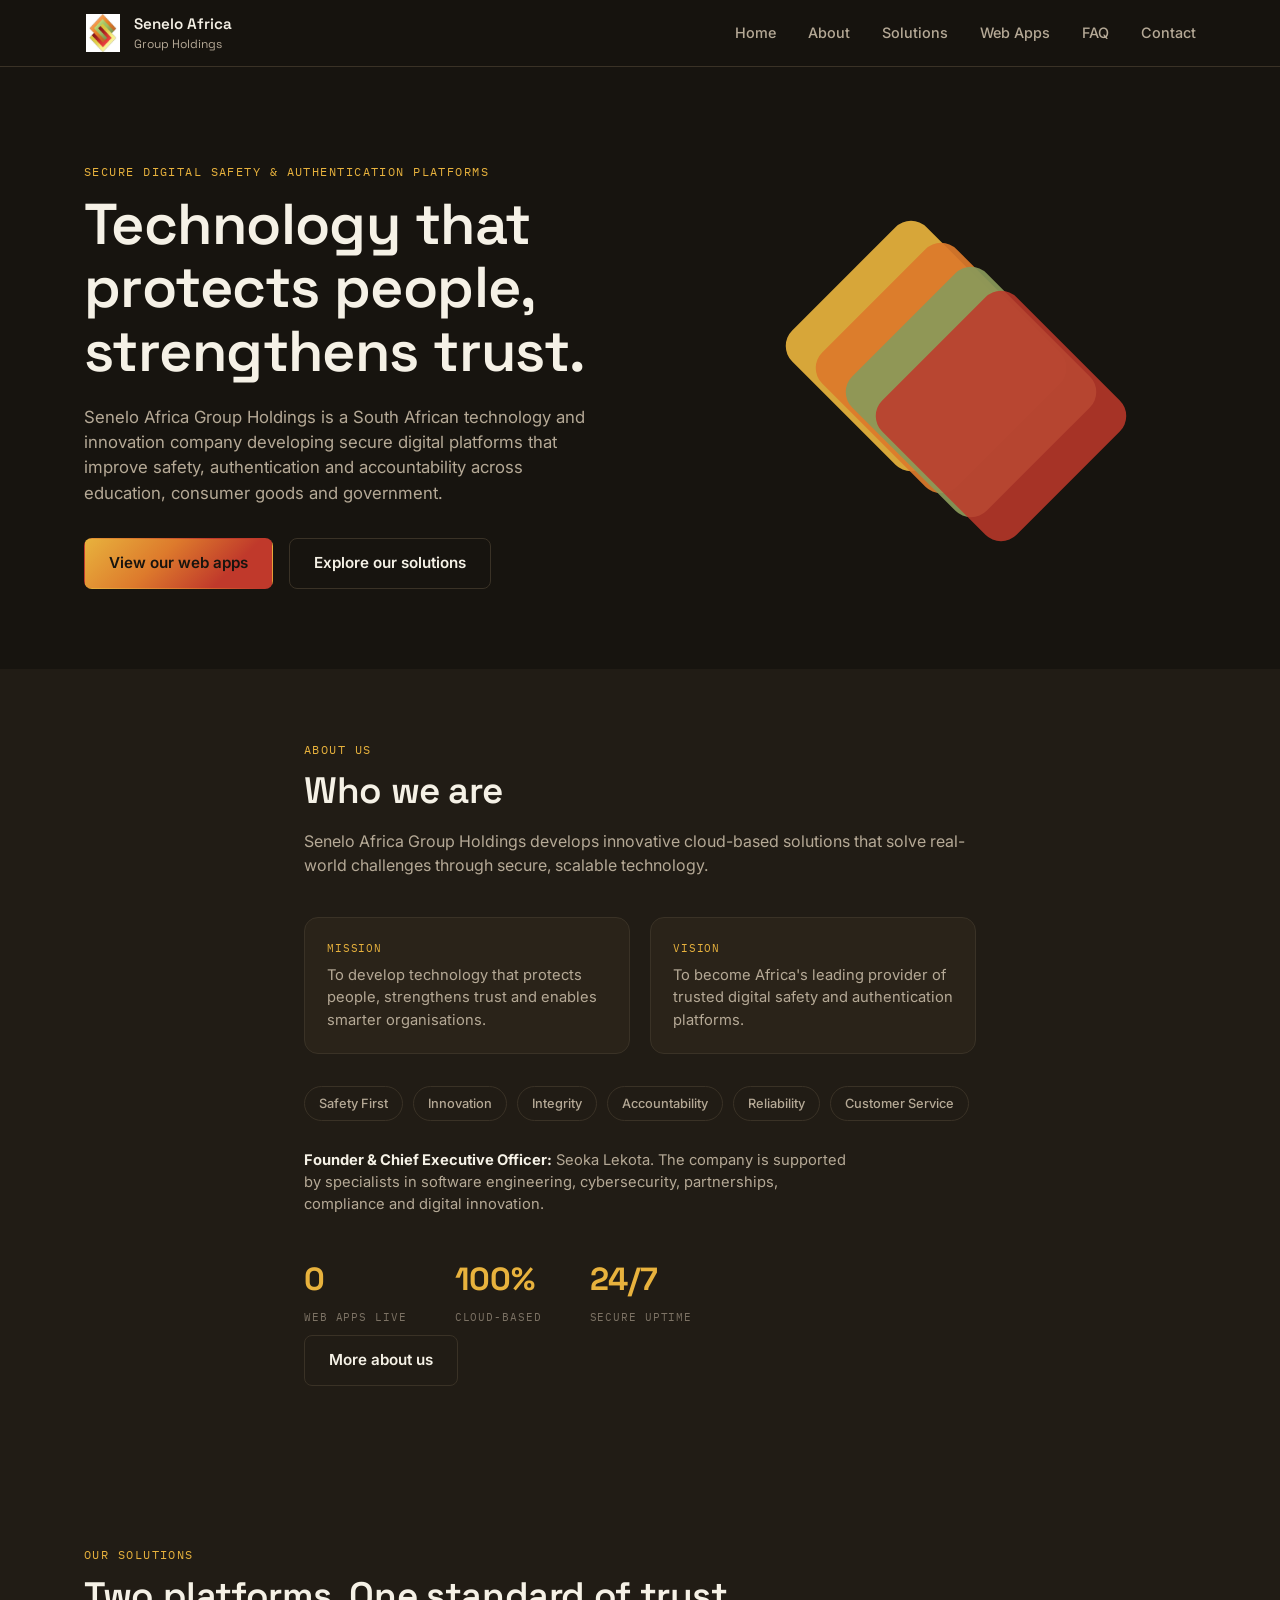
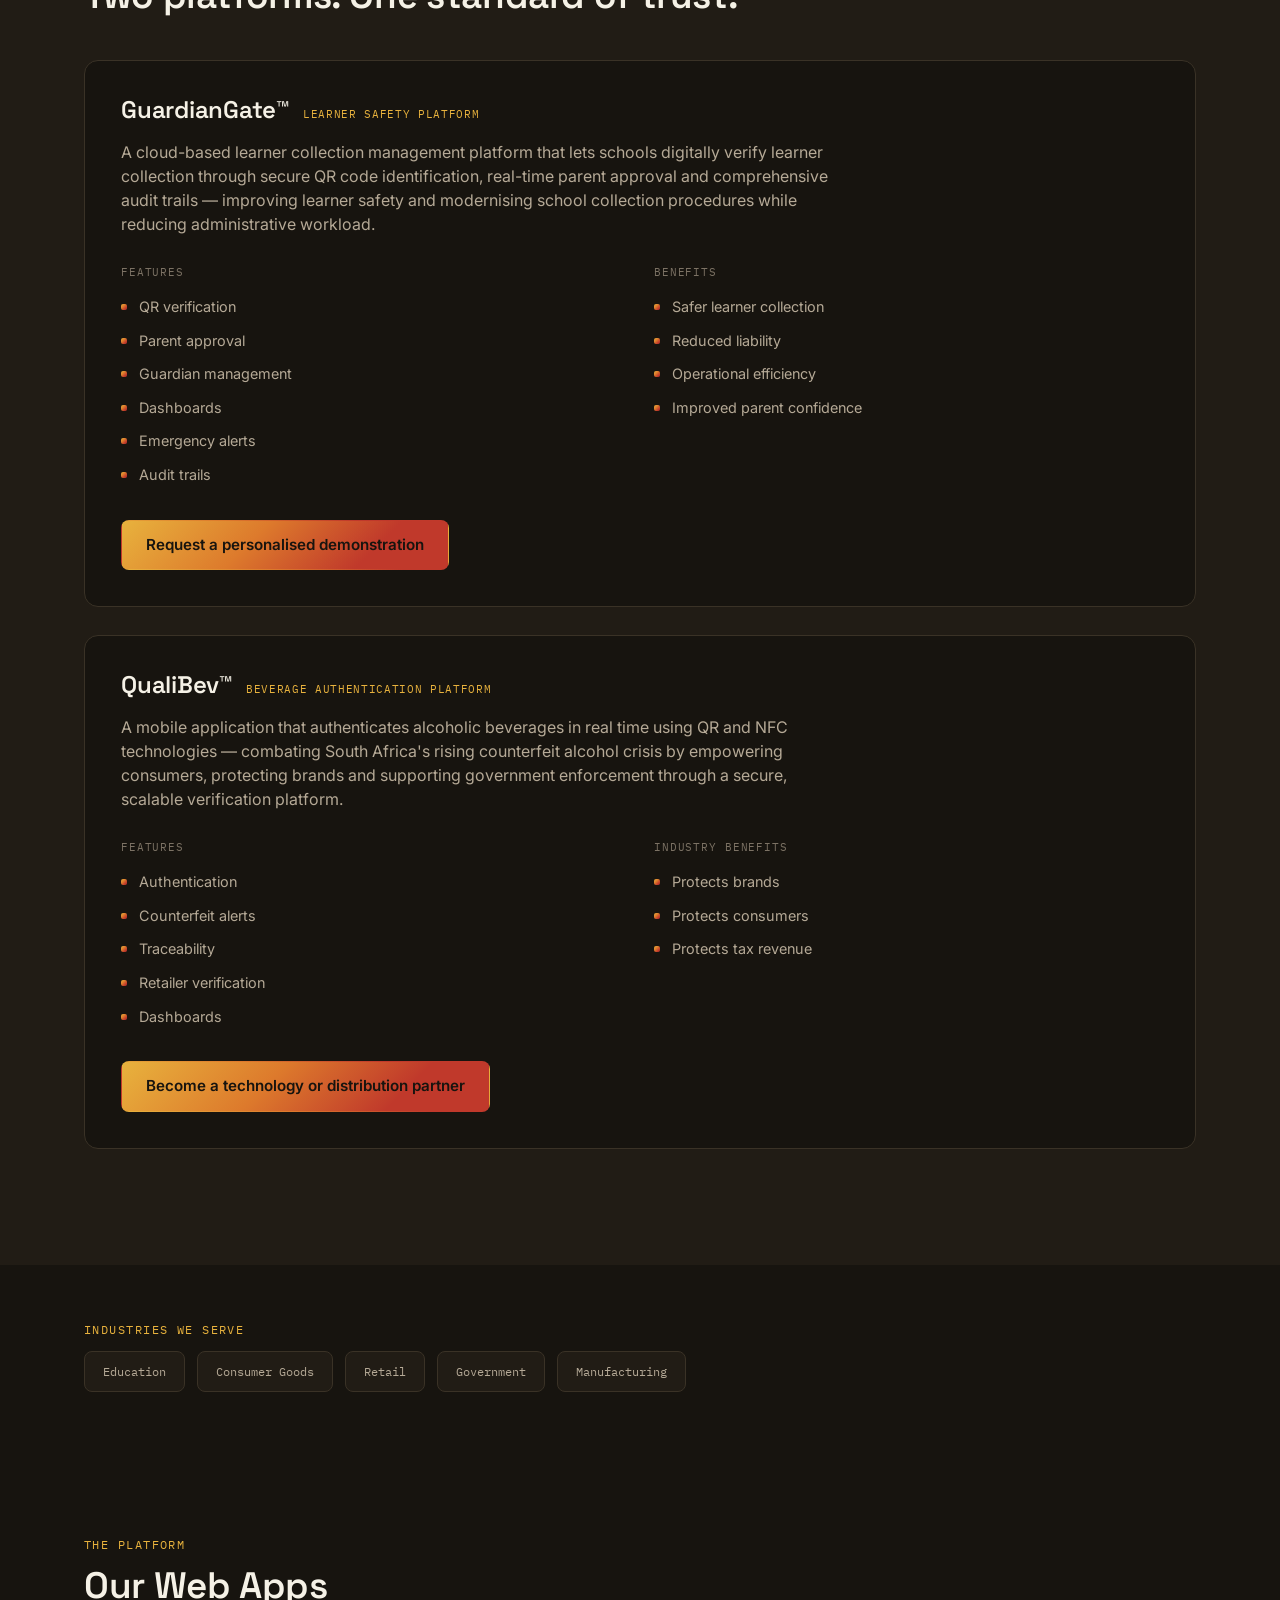
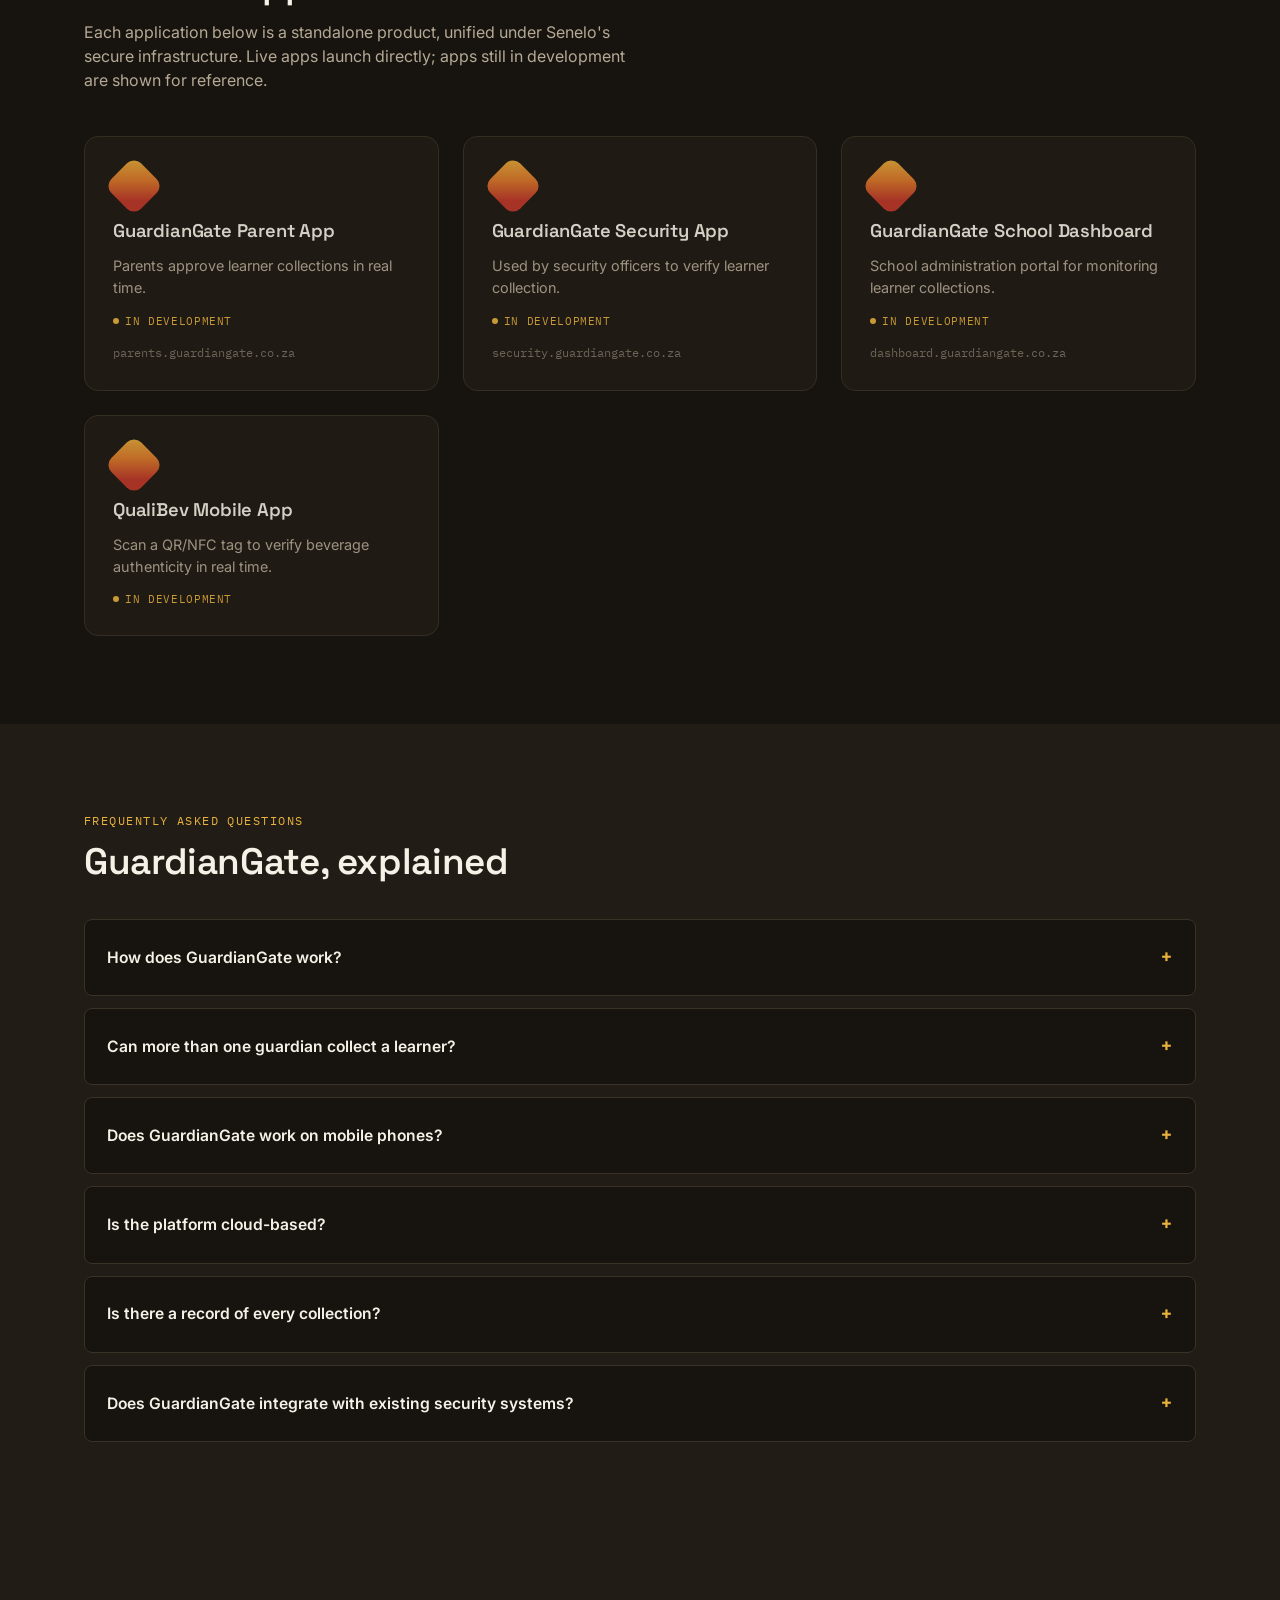
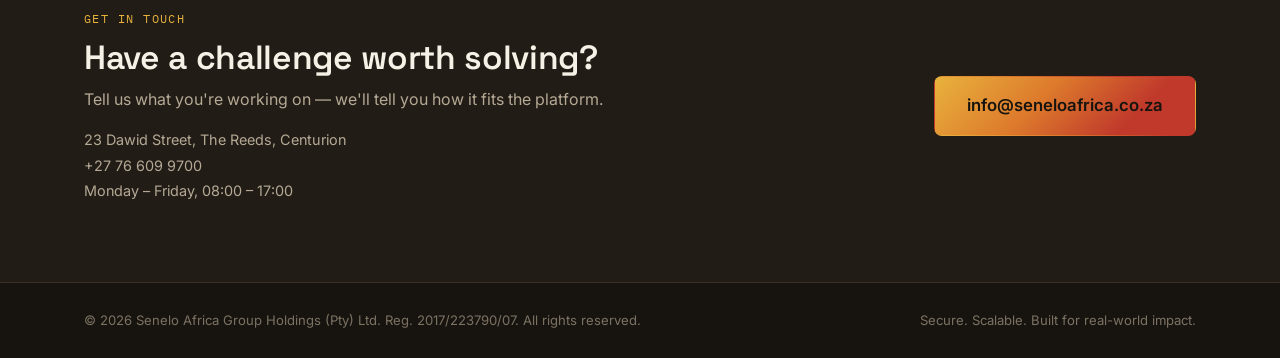
==== files/index.html @ 5daa297b "website" ====
<!DOCTYPE html>
<html lang="en">
<head>
  <meta charset="UTF-8" />
  <meta name="viewport" content="width=device-width, initial-scale=1.0" />
  <title>Senelo Africa Group Holdings — Secure Digital Safety &amp; Authentication Platforms</title>
  <meta name="description" content="Senelo Africa Group Holdings develops innovative cloud-based solutions — including GuardianGate and QualiBev — that solve real-world challenges through secure, scalable technology." />
  <link rel="preconnect" href="https://fonts.googleapis.com">
  <link rel="preconnect" href="https://fonts.gstatic.com" crossorigin>
  <link href="https://fonts.googleapis.com/css2?family=Space+Grotesk:wght@400;500;600;700&family=Inter:wght@400;500;600&family=IBM+Plex+Mono:wght@500&display=swap" rel="stylesheet">
  <link rel="stylesheet" href="css/style.css" />
</head>
<body>

  <!-- ===== HEADER ===== -->
  <header class="site-header">
    <div class="container header-inner">
      <a href="#home" class="brand">
        <img src="assets/logo.png" alt="Senelo Africa Group Holdings" class="brand-mark" />
        <span class="brand-name">Senelo Africa<br><span class="brand-sub">Group Holdings</span></span>
      </a>

      <nav class="site-nav" id="siteNav">
        <a href="#home">Home</a>
        <a href="#about">About</a>
        <a href="#solutions">Solutions</a>
        <a href="#apps">Web Apps</a>
        <a href="#faq">FAQ</a>
        <a href="#contact">Contact</a>
      </nav>

      <button class="nav-toggle" id="navToggle" aria-label="Toggle navigation" aria-expanded="false">
        <span></span><span></span><span></span>
      </button>
    </div>
  </header>

  <!-- ===== HERO ===== -->
  <section class="hero" id="home">
    <div class="container hero-inner">
      <div class="hero-copy">
        <p class="eyebrow">Secure Digital Safety &amp; Authentication Platforms</p>
        <h1>Technology that protects people,<br>strengthens trust.</h1>
        <p class="hero-lede">
          Senelo Africa Group Holdings is a South African technology and
          innovation company developing secure digital platforms that
          improve safety, authentication and accountability across
          education, consumer goods and government.
        </p>
        <div class="hero-actions">
          <a href="#apps" class="btn btn-primary">View our web apps</a>
          <a href="#solutions" class="btn btn-ghost">Explore our solutions</a>
        </div>
      </div>

      <div class="hero-visual" aria-hidden="true">
        <div class="facet-stack">
          <div class="facet facet-1"></div>
          <div class="facet facet-2"></div>
          <div class="facet facet-3"></div>
          <div class="facet facet-4"></div>
        </div>
      </div>
    </div>
  </section>

  <!-- ===== ABOUT ===== -->
  <section class="about" id="about">
    <div class="container about-inner">
      <p class="eyebrow">About Us</p>
      <h2>Who we are</h2>
      <p class="about-text">
        Senelo Africa Group Holdings develops innovative cloud-based
        solutions that solve real-world challenges through secure,
        scalable technology.
      </p>

      <div class="mission-grid">
        <div class="mission-card">
          <span class="mission-label">Mission</span>
          <p>To develop technology that protects people, strengthens trust and enables smarter organisations.</p>
        </div>
        <div class="mission-card">
          <span class="mission-label">Vision</span>
          <p>To become Africa's leading provider of trusted digital safety and authentication platforms.</p>
        </div>
      </div>

      <div class="values-row">
        <span class="value-pill">Safety First</span>
        <span class="value-pill">Innovation</span>
        <span class="value-pill">Integrity</span>
        <span class="value-pill">Accountability</span>
        <span class="value-pill">Reliability</span>
        <span class="value-pill">Customer Service</span>
      </div>

      <p class="leadership-text">
        <strong>Founder &amp; Chief Executive Officer:</strong> Seoka Lekota.
        The company is supported by specialists in software engineering,
        cybersecurity, partnerships, compliance and digital innovation.
      </p>

      <div class="stat-row">
        <div class="stat">
          <span class="stat-value" id="statApps">0</span>
          <span class="stat-label">Web Apps Live</span>
        </div>
        <div class="stat">
          <span class="stat-value">100%</span>
          <span class="stat-label">Cloud-Based</span>
        </div>
        <div class="stat">
          <span class="stat-value">24/7</span>
          <span class="stat-label">Secure Uptime</span>
        </div>
      </div>

      <a href="about.html" class="btn btn-ghost about-more-btn">More about us</a>
    </div>
  </section>

  <!-- ===== SOLUTIONS ===== -->
  <section class="solutions" id="solutions">
    <div class="container">
      <p class="eyebrow">Our Solutions</p>
      <h2>Two platforms. One standard of trust.</h2>

      <div class="solution-card">
        <div class="solution-head">
          <h3>GuardianGate™</h3>
          <span class="solution-tag">Learner Safety Platform</span>
        </div>
        <p class="solution-overview">
          A cloud-based learner collection management platform that lets
          schools digitally verify learner collection through secure QR
          code identification, real-time parent approval and comprehensive
          audit trails — improving learner safety and modernising school
          collection procedures while reducing administrative workload.
        </p>
        <div class="solution-cols">
          <div>
            <span class="solution-col-label">Features</span>
            <ul>
              <li>QR verification</li>
              <li>Parent approval</li>
              <li>Guardian management</li>
              <li>Dashboards</li>
              <li>Emergency alerts</li>
              <li>Audit trails</li>
            </ul>
          </div>
          <div>
            <span class="solution-col-label">Benefits</span>
            <ul>
              <li>Safer learner collection</li>
              <li>Reduced liability</li>
              <li>Operational efficiency</li>
              <li>Improved parent confidence</li>
            </ul>
          </div>
        </div>
        <a href="#contact" class="btn btn-primary">Request a personalised demonstration</a>
      </div>

      <div class="solution-card">
        <div class="solution-head">
          <h3>QualiBev™</h3>
          <span class="solution-tag">Beverage Authentication Platform</span>
        </div>
        <p class="solution-overview">
          A mobile application that authenticates alcoholic beverages in
          real time using QR and NFC technologies — combating South
          Africa's rising counterfeit alcohol crisis by empowering
          consumers, protecting brands and supporting government
          enforcement through a secure, scalable verification platform.
        </p>
        <div class="solution-cols">
          <div>
            <span class="solution-col-label">Features</span>
            <ul>
              <li>Authentication</li>
              <li>Counterfeit alerts</li>
              <li>Traceability</li>
              <li>Retailer verification</li>
              <li>Dashboards</li>
            </ul>
          </div>
          <div>
            <span class="solution-col-label">Industry Benefits</span>
            <ul>
              <li>Protects brands</li>
              <li>Protects consumers</li>
              <li>Protects tax revenue</li>
            </ul>
          </div>
        </div>
        <a href="#contact" class="btn btn-primary">Become a technology or distribution partner</a>
      </div>
    </div>
  </section>

  <!-- ===== INDUSTRIES ===== -->
  <section class="industries">
    <div class="container">
      <p class="eyebrow">Industries We Serve</p>
      <div class="industry-row">
        <span class="industry-pill">Education</span>
        <span class="industry-pill">Consumer Goods</span>
        <span class="industry-pill">Retail</span>
        <span class="industry-pill">Government</span>
        <span class="industry-pill">Manufacturing</span>
      </div>
    </div>
  </section>

  <!-- ===== WEB APPS ===== -->
  <section class="apps" id="apps">
    <div class="container">
      <p class="eyebrow">The Platform</p>
      <h2>Our Web Apps</h2>
      <p class="apps-lede">Each application below is a standalone product, unified under Senelo's secure infrastructure. Live apps launch directly; apps still in development are shown for reference.</p>

      <div class="app-grid" id="appGrid">
        <!-- App cards are injected by js/main.js from the apps data array -->
      </div>
    </div>
  </section>

  <!-- ===== FAQ ===== -->
  <section class="faq" id="faq">
    <div class="container">
      <p class="eyebrow">Frequently Asked Questions</p>
      <h2>GuardianGate, explained</h2>

      <div class="faq-list">
        <details class="faq-item">
          <summary>How does GuardianGate work?</summary>
          <p>Parents register authorised collectors. Security scans the learner QR code. The parent receives an approval request and approves or declines it. The learner is released, and a digital audit trail is automatically stored.</p>
        </details>
        <details class="faq-item">
          <summary>Can more than one guardian collect a learner?</summary>
          <p>Yes — parents can manage multiple authorised collectors.</p>
        </details>
        <details class="faq-item">
          <summary>Does GuardianGate work on mobile phones?</summary>
          <p>Yes — parents receive notifications and approve collections directly from their smartphones.</p>
        </details>
        <details class="faq-item">
          <summary>Is the platform cloud-based?</summary>
          <p>Yes — GuardianGate operates securely in the cloud.</p>
        </details>
        <details class="faq-item">
          <summary>Is there a record of every collection?</summary>
          <p>Yes — every collection is permanently recorded with date, time and authorised collector information.</p>
        </details>
        <details class="faq-item">
          <summary>Does GuardianGate integrate with existing security systems?</summary>
          <p>Yes — it complements access control, facial recognition, CCTV and visitor management systems.</p>
        </details>
      </div>
    </div>
  </section>

  <!-- ===== CONTACT ===== -->
  <section class="contact" id="contact">
    <div class="container contact-inner">
      <div>
        <p class="eyebrow">Get in Touch</p>
        <h2>Have a challenge worth solving?</h2>
        <p class="contact-text">Tell us what you're working on — we'll tell you how it fits the platform.</p>
        <div class="contact-details">
          <p>23 Dawid Street, The Reeds, Centurion</p>
          <p>+27 76 609 9700</p>
          <p>Monday – Friday, 08:00 – 17:00</p>
        </div>
      </div>
      <a href="mailto:info@seneloafrica.co.za" class="btn btn-primary btn-large">info@seneloafrica.co.za</a>
    </div>
  </section>

  <!-- ===== FOOTER ===== -->
  <footer class="site-footer">
    <div class="container footer-inner">
      <span>&copy; <span id="year"></span> Senelo Africa Group Holdings (Pty) Ltd. Reg. 2017/223790/07. All rights reserved.</span>
      <span class="footer-tag">Secure. Scalable. Built for real-world impact.</span>
    </div>
  </footer>

  <script src="js/main.js"></script>
</body>
</html>
---- files/css/style.css ----
/* =========================================================
   SENELO AFRICA GROUP HOLDINGS — DESIGN TOKENS
   ========================================================= */
:root {
  /* Color — pulled from the brand mark's layered diamond gradient */
  --color-bg: #17140F;
  --color-surface: #211C15;
  --color-surface-2: #2A2319;
  --color-border: #3A3226;

  --color-orange: #DD7A2C;
  --color-red: #C0392B;
  --color-gold: #E8B23D;
  --color-olive: #8A9A5B;

  --color-text: #F5F1E6;
  --color-text-muted: #B5A996;
  --color-text-dim: #7C7264;

  --gradient-facet: linear-gradient(135deg, var(--color-gold), var(--color-orange) 40%, var(--color-red) 75%);

  /* Type */
  --font-display: 'Space Grotesk', sans-serif;
  --font-body: 'Inter', sans-serif;
  --font-mono: 'IBM Plex Mono', monospace;

  /* Layout */
  --max-width: 1160px;
  --radius: 14px;
  --radius-sm: 8px;
}

/* =========================================================
   RESET & BASE
   ========================================================= */
* { box-sizing: border-box; margin: 0; padding: 0; }

html { scroll-behavior: smooth; }

@media (prefers-reduced-motion: reduce) {
  html { scroll-behavior: auto; }
  *, *::before, *::after { animation-duration: 0.01ms !important; animation-iteration-count: 1 !important; transition-duration: 0.01ms !important; }
}

body {
  font-family: var(--font-body);
  background: var(--color-bg);
  color: var(--color-text);
  line-height: 1.5;
  -webkit-font-smoothing: antialiased;
}

img { max-width: 100%; display: block; }

a { color: inherit; text-decoration: none; }

h1, h2, h3 {
  font-family: var(--font-display);
  font-weight: 600;
  line-height: 1.1;
  letter-spacing: -0.01em;
}

.container {
  max-width: var(--max-width);
  margin: 0 auto;
  padding: 0 24px;
}

.eyebrow {
  font-family: var(--font-mono);
  font-size: 0.75rem;
  letter-spacing: 0.12em;
  text-transform: uppercase;
  color: var(--color-gold);
  margin-bottom: 12px;
}

a:focus-visible,
button:focus-visible {
  outline: 2px solid var(--color-gold);
  outline-offset: 3px;
}

/* =========================================================
   BUTTONS
   ========================================================= */
.btn {
  display: inline-flex;
  align-items: center;
  gap: 8px;
  padding: 13px 24px;
  border-radius: var(--radius-sm);
  font-weight: 600;
  font-size: 0.95rem;
  border: 1px solid transparent;
  cursor: pointer;
  transition: transform 0.15s ease, background 0.2s ease, border-color 0.2s ease;
}

.btn:hover { transform: translateY(-2px); }

.btn-primary {
  background: var(--gradient-facet);
  color: #17140F;
}

.btn-ghost {
  border-color: var(--color-border);
  color: var(--color-text);
}
.btn-ghost:hover { border-color: var(--color-gold); }

.btn-large { padding: 16px 32px; font-size: 1.05rem; }

/* =========================================================
   HEADER
   ========================================================= */
.site-header {
  position: sticky;
  top: 0;
  z-index: 50;
  background: rgba(23, 20, 15, 0.88);
  backdrop-filter: blur(10px);
  border-bottom: 1px solid var(--color-border);
}

.header-inner {
  display: flex;
  align-items: center;
  justify-content: space-between;
  padding-top: 14px;
  padding-bottom: 14px;
}

.brand {
  display: flex;
  align-items: center;
  gap: 12px;
}

.brand-mark { width: 38px; height: 38px; object-fit: contain; }

.brand-name {
  font-family: var(--font-display);
  font-size: 0.95rem;
  font-weight: 600;
  line-height: 1.25;
}

.brand-sub {
  font-size: 0.75rem;
  font-weight: 400;
  color: var(--color-text-muted);
}

.site-nav {
  display: flex;
  gap: 32px;
}

.site-nav a {
  font-size: 0.9rem;
  font-weight: 500;
  color: var(--color-text-muted);
  transition: color 0.2s ease;
}

.site-nav a:hover { color: var(--color-gold); }

.nav-toggle {
  display: none;
  flex-direction: column;
  justify-content: center;
  gap: 5px;
  width: 36px;
  height: 36px;
  background: none;
  border: none;
  cursor: pointer;
}

.nav-toggle span {
  width: 100%;
  height: 2px;
  background: var(--color-text);
  border-radius: 2px;
}

/* =========================================================
   HERO
   ========================================================= */
.hero { padding: 96px 0 80px; overflow: hidden; }

.hero-inner {
  display: grid;
  grid-template-columns: 1.1fr 0.9fr;
  align-items: center;
  gap: 48px;
}

.hero h1 {
  font-size: clamp(2.4rem, 4.5vw, 3.6rem);
  margin-bottom: 22px;
}

.hero-lede {
  font-size: 1.05rem;
  color: var(--color-text-muted);
  max-width: 46ch;
  margin-bottom: 32px;
}

.hero-actions { display: flex; gap: 16px; flex-wrap: wrap; }

/* --- Signature element: layered facet stack, echoes the brand mark --- */
.hero-visual {
  display: flex;
  align-items: center;
  justify-content: center;
}

.facet-stack {
  position: relative;
  width: 320px;
  height: 320px;
}

.facet {
  position: absolute;
  inset: 0;
  margin: auto;
  width: 190px;
  height: 190px;
  border-radius: 22px;
  transform: rotate(45deg);
  opacity: 0.92;
  animation: float 7s ease-in-out infinite;
}

.facet-1 { background: var(--color-gold);   transform: translate(-46px, -30px) rotate(45deg); animation-delay: 0s; }
.facet-2 { background: var(--color-orange); transform: translate(-16px, -8px) rotate(45deg);  animation-delay: 0.6s; }
.facet-3 { background: var(--color-olive);  transform: translate(14px, 16px) rotate(45deg);   animation-delay: 1.2s; }
.facet-4 { background: var(--color-red);    transform: translate(44px, 40px) rotate(45deg);   animation-delay: 1.8s; opacity: 0.85; }

@keyframes float {
  0%, 100% { translate: 0 0; }
  50% { translate: 0 -10px; }
}

/* =========================================================
   ABOUT
   ========================================================= */
.about { padding: 72px 0; background: var(--color-surface); }

.about-inner { max-width: 720px; }

.about h2 { font-size: clamp(1.7rem, 3vw, 2.3rem); margin-bottom: 18px; }

.about-text { color: var(--color-text-muted); margin-bottom: 40px; }

.stat-row { display: flex; gap: 48px; flex-wrap: wrap; }

.stat-value {
  display: block;
  font-family: var(--font-display);
  font-size: 2rem;
  font-weight: 700;
  color: var(--color-gold);
}

.stat-label {
  font-family: var(--font-mono);
  font-size: 0.7rem;
  letter-spacing: 0.08em;
  text-transform: uppercase;
  color: var(--color-text-dim);
}

/* =========================================================
   APPS
   ========================================================= */
.apps { padding: 88px 0; }

.apps h2 { font-size: clamp(1.7rem, 3vw, 2.3rem); margin-bottom: 14px; }

.apps-lede { color: var(--color-text-muted); max-width: 56ch; margin-bottom: 44px; }

.app-grid {
  display: grid;
  grid-template-columns: repeat(auto-fill, minmax(280px, 1fr));
  gap: 24px;
}

.app-card {
  background: var(--color-surface);
  border: 1px solid var(--color-border);
  border-radius: var(--radius);
  padding: 28px;
  display: flex;
  flex-direction: column;
  gap: 14px;
  transition: border-color 0.2s ease, transform 0.2s ease;
}

.app-card:hover {
  border-color: var(--color-gold);
  transform: translateY(-3px);
}

.app-icon {
  width: 42px;
  height: 42px;
  border-radius: 10px;
  transform: rotate(45deg);
  background: var(--gradient-facet);
}

.app-icon-wrap { display: flex; align-items: center; justify-content: center; width: 42px; height: 42px; }

.app-card h3 { font-size: 1.15rem; font-weight: 600; }

.app-card p {
  color: var(--color-text-muted);
  font-size: 0.9rem;
  flex-grow: 1;
}

.app-status {
  display: inline-flex;
  align-items: center;
  gap: 6px;
  font-family: var(--font-mono);
  font-size: 0.68rem;
  letter-spacing: 0.06em;
  text-transform: uppercase;
  color: var(--color-olive);
  width: fit-content;
}

.app-status::before {
  content: '';
  width: 6px;
  height: 6px;
  border-radius: 50%;
  background: currentColor;
}

.app-status.status-dev { color: var(--color-gold); }

.app-launch {
  margin-top: 6px;
  font-size: 0.88rem;
  font-weight: 600;
  color: var(--color-gold);
  display: inline-flex;
  align-items: center;
  gap: 6px;
}

.app-launch::after { content: '→'; transition: transform 0.2s ease; }
.app-card:hover .app-launch::after { transform: translateX(4px); }

/* =========================================================
   CONTACT
   ========================================================= */
.contact { padding: 80px 0; background: var(--color-surface); }

.contact-inner {
  display: flex;
  align-items: center;
  justify-content: space-between;
  gap: 32px;
  flex-wrap: wrap;
}

.contact h2 { font-size: clamp(1.6rem, 3vw, 2.1rem); margin-bottom: 10px; }

.contact-text { color: var(--color-text-muted); }

/* =========================================================
   FOOTER
   ========================================================= */
.site-footer { padding: 28px 0; border-top: 1px solid var(--color-border); }

.footer-inner {
  display: flex;
  justify-content: space-between;
  flex-wrap: wrap;
  gap: 12px;
  font-size: 0.82rem;
  color: var(--color-text-dim);
}

/* =========================================================
   RESPONSIVE
   ========================================================= */
@media (max-width: 860px) {
  .hero-inner { grid-template-columns: 1fr; }
  .hero-visual { order: -1; }
  .facet-stack { width: 240px; height: 240px; margin: 0 auto; }

  .site-nav {
    position: absolute;
    top: 100%;
    left: 0;
    right: 0;
    background: var(--color-bg);
    border-bottom: 1px solid var(--color-border);
    flex-direction: column;
    padding: 20px 24px;
    gap: 18px;
    display: none;
  }

  .site-nav.open { display: flex; }

  .nav-toggle { display: flex; }

  .contact-inner { flex-direction: column; align-items: flex-start; }
}

@media (max-width: 520px) {
  .stat-row { gap: 28px; }
  .hero { padding: 64px 0 56px; }
}

/* =========================================================
   ABOUT — mission/vision, values, leadership
   ========================================================= */
.mission-grid {
  display: grid;
  grid-template-columns: 1fr 1fr;
  gap: 20px;
  margin-bottom: 32px;
}

.mission-card {
  background: var(--color-surface-2);
  border: 1px solid var(--color-border);
  border-radius: var(--radius);
  padding: 22px;
}

.mission-label {
  display: block;
  font-family: var(--font-mono);
  font-size: 0.68rem;
  letter-spacing: 0.08em;
  text-transform: uppercase;
  color: var(--color-gold);
  margin-bottom: 8px;
}

.mission-card p { color: var(--color-text-muted); font-size: 0.92rem; }

.values-row {
  display: flex;
  flex-wrap: wrap;
  gap: 10px;
  margin-bottom: 28px;
}

.value-pill {
  font-size: 0.8rem;
  font-weight: 500;
  padding: 7px 14px;
  border-radius: 999px;
  border: 1px solid var(--color-border);
  color: var(--color-text-muted);
}

.leadership-text {
  color: var(--color-text-muted);
  font-size: 0.92rem;
  max-width: 62ch;
  margin-bottom: 40px;
}

.leadership-text strong { color: var(--color-text); }

.about-more-btn { margin-top: 8px; }

/* =========================================================
   SOLUTIONS
   ========================================================= */
.solutions { padding: 88px 0; background: var(--color-surface); }

.solutions h2 { font-size: clamp(1.7rem, 3vw, 2.3rem); margin-bottom: 44px; }

.solution-card {
  background: var(--color-bg);
  border: 1px solid var(--color-border);
  border-radius: var(--radius);
  padding: 36px;
  margin-bottom: 28px;
}

.solution-head {
  display: flex;
  align-items: baseline;
  gap: 14px;
  flex-wrap: wrap;
  margin-bottom: 16px;
}

.solution-head h3 {
  font-size: 1.5rem;
}

.solution-tag {
  font-family: var(--font-mono);
  font-size: 0.7rem;
  letter-spacing: 0.06em;
  text-transform: uppercase;
  color: var(--color-gold);
}

.solution-overview {
  color: var(--color-text-muted);
  max-width: 72ch;
  margin-bottom: 28px;
}

.solution-cols {
  display: grid;
  grid-template-columns: 1fr 1fr;
  gap: 28px;
  margin-bottom: 28px;
}

.solution-col-label {
  display: block;
  font-family: var(--font-mono);
  font-size: 0.68rem;
  letter-spacing: 0.08em;
  text-transform: uppercase;
  color: var(--color-text-dim);
  margin-bottom: 10px;
}

.solution-cols ul { list-style: none; }

.solution-cols li {
  color: var(--color-text-muted);
  font-size: 0.9rem;
  padding: 6px 0;
  padding-left: 18px;
  position: relative;
}

.solution-cols li::before {
  content: '';
  position: absolute;
  left: 0;
  top: 14px;
  width: 6px;
  height: 6px;
  border-radius: 2px;
  background: var(--gradient-facet);
}

/* =========================================================
   INDUSTRIES
   ========================================================= */
.industries { padding: 56px 0; }

.industry-row { display: flex; flex-wrap: wrap; gap: 12px; }

.industry-pill {
  font-family: var(--font-mono);
  font-size: 0.78rem;
  padding: 10px 18px;
  border-radius: var(--radius-sm);
  background: var(--color-surface);
  border: 1px solid var(--color-border);
  color: var(--color-text-muted);
}

/* =========================================================
   APP CARDS — non-clickable "in development" state
   ========================================================= */
.app-card.is-pending {
  cursor: default;
  opacity: 0.85;
}

.app-card.is-pending:hover { transform: none; border-color: var(--color-border); }

.app-subdomain {
  font-family: var(--font-mono);
  font-size: 0.78rem;
  color: var(--color-text-dim);
}

/* =========================================================
   FAQ
   ========================================================= */
.faq { padding: 88px 0; background: var(--color-surface); }

.faq h2 { font-size: clamp(1.7rem, 3vw, 2.3rem); margin-bottom: 36px; }

.faq-list { display: flex; flex-direction: column; gap: 12px; }

.faq-item {
  background: var(--color-bg);
  border: 1px solid var(--color-border);
  border-radius: var(--radius-sm);
  padding: 4px 22px;
}

.faq-item summary {
  cursor: pointer;
  padding: 18px 0;
  font-weight: 600;
  font-size: 0.98rem;
  list-style: none;
  display: flex;
  justify-content: space-between;
  align-items: center;
}

.faq-item summary::-webkit-details-marker { display: none; }

.faq-item summary::after {
  content: '+';
  font-family: var(--font-display);
  font-size: 1.3rem;
  color: var(--color-gold);
  transition: transform 0.2s ease;
}

.faq-item[open] summary::after { transform: rotate(45deg); }

.faq-item p {
  color: var(--color-text-muted);
  font-size: 0.92rem;
  padding-bottom: 20px;
  max-width: 68ch;
}

/* =========================================================
   CONTACT DETAILS
   ========================================================= */
.contact-details {
  margin-top: 18px;
  color: var(--color-text-muted);
  font-size: 0.9rem;
  display: flex;
  flex-direction: column;
  gap: 4px;
}

/* =========================================================
   RESPONSIVE (additions)
   ========================================================= */
@media (max-width: 700px) {
  .mission-grid { grid-template-columns: 1fr; }
  .solution-cols { grid-template-columns: 1fr; gap: 20px; }
}

/* =========================================================
   ABOUT PAGE (about.html)
   ========================================================= */
.nav-active { color: var(--color-gold) !important; }

.page-intro { padding: 80px 0 56px; border-bottom: 1px solid var(--color-border); }

.page-intro h1 {
  font-size: clamp(2rem, 4vw, 2.8rem);
  margin: 14px 0 18px;
}

.page-intro-lede {
  color: var(--color-text-muted);
  max-width: 60ch;
  font-size: 1.02rem;
}

.about-full { padding: 72px 0 96px; }

.about-full-inner { max-width: 760px; }

.about-full-block { margin-bottom: 44px; }

.about-full-block h2 {
  font-size: 1.3rem;
  margin-bottom: 14px;
}

.about-full-block p {
  color: var(--color-text-muted);
  max-width: 65ch;
}

.about-full-block p strong { color: var(--color-text); }

.about-full .mission-grid { margin-bottom: 44px; }

.info-table {
  border: 1px solid var(--color-border);
  border-radius: var(--radius);
  overflow: hidden;
}

.info-row {
  display: flex;
  justify-content: space-between;
  gap: 16px;
  padding: 14px 20px;
  border-bottom: 1px solid var(--color-border);
  flex-wrap: wrap;
}

.info-row:last-child { border-bottom: none; }

.info-label {
  font-family: var(--font-mono);
  font-size: 0.72rem;
  letter-spacing: 0.05em;
  text-transform: uppercase;
  color: var(--color-text-dim);
}

.info-value {
  font-size: 0.92rem;
  color: var(--color-text);
  text-align: right;
}

.info-value a { color: var(--color-gold); }
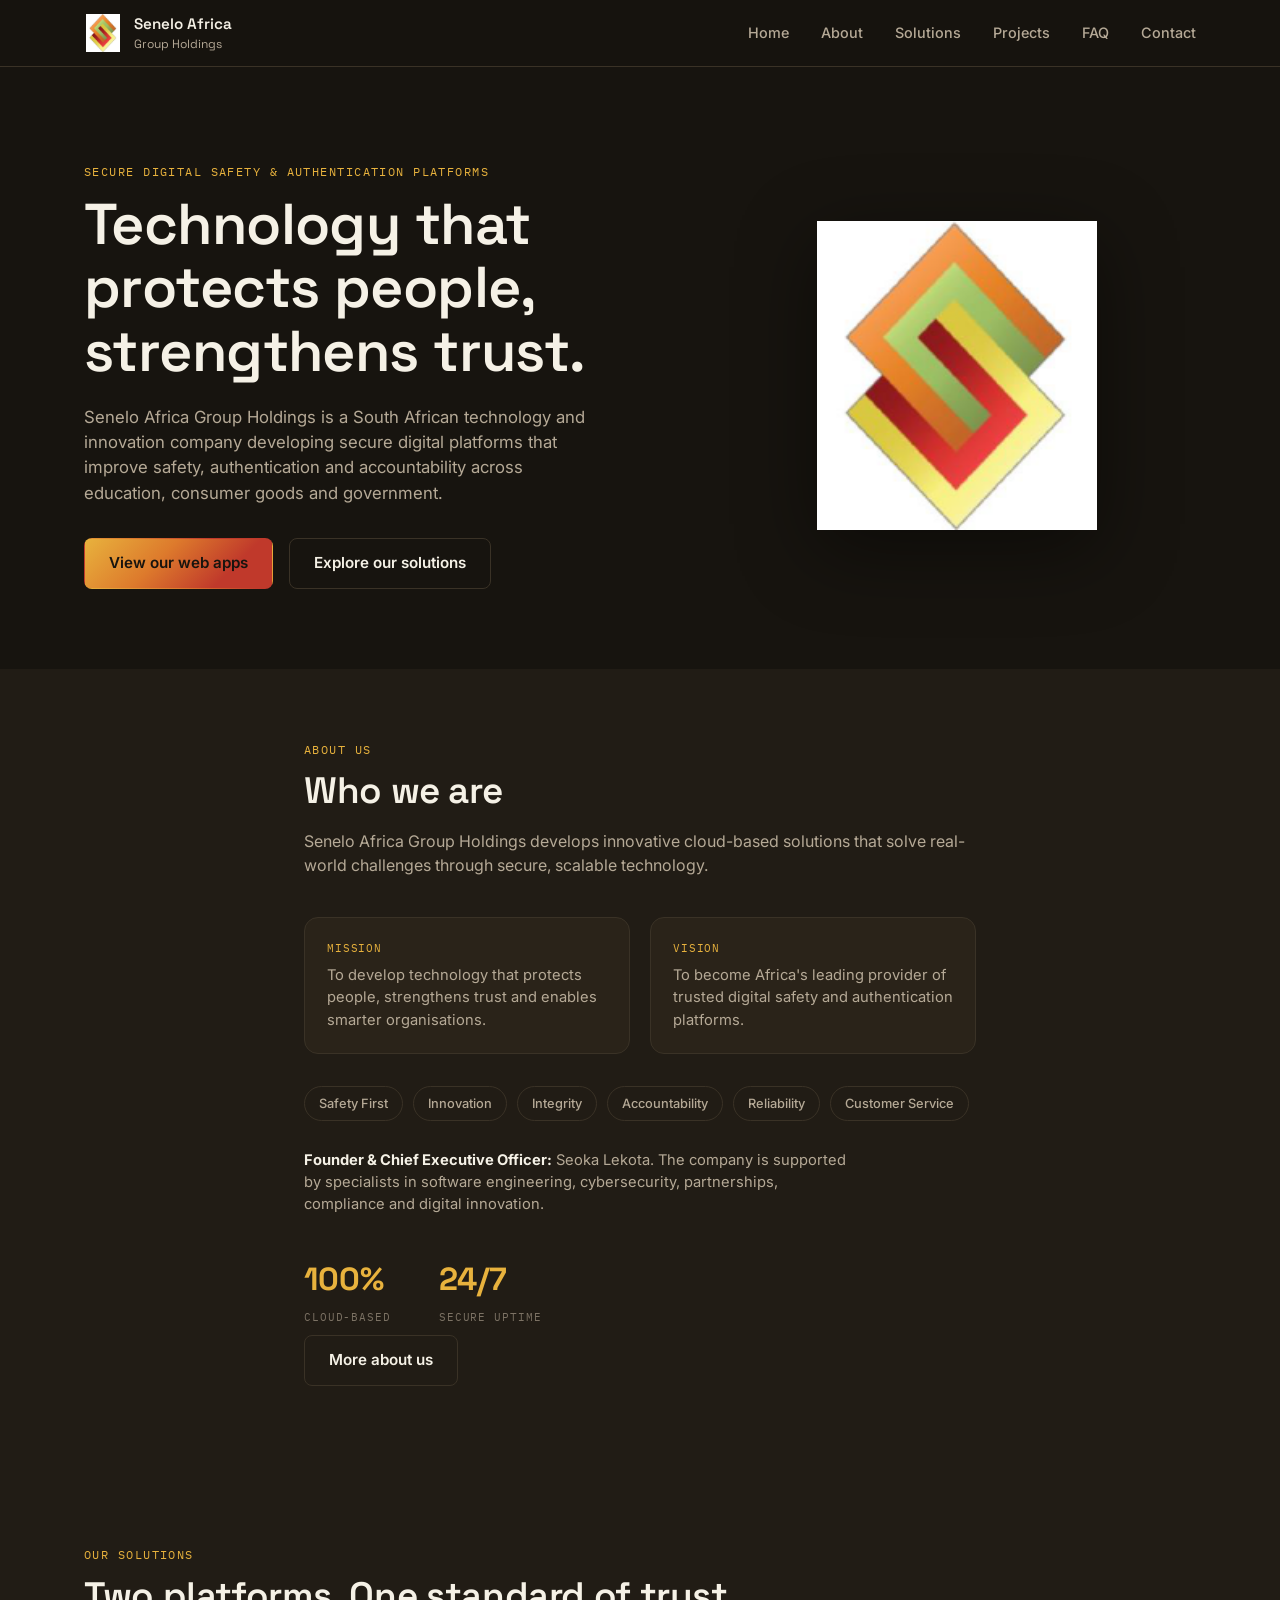
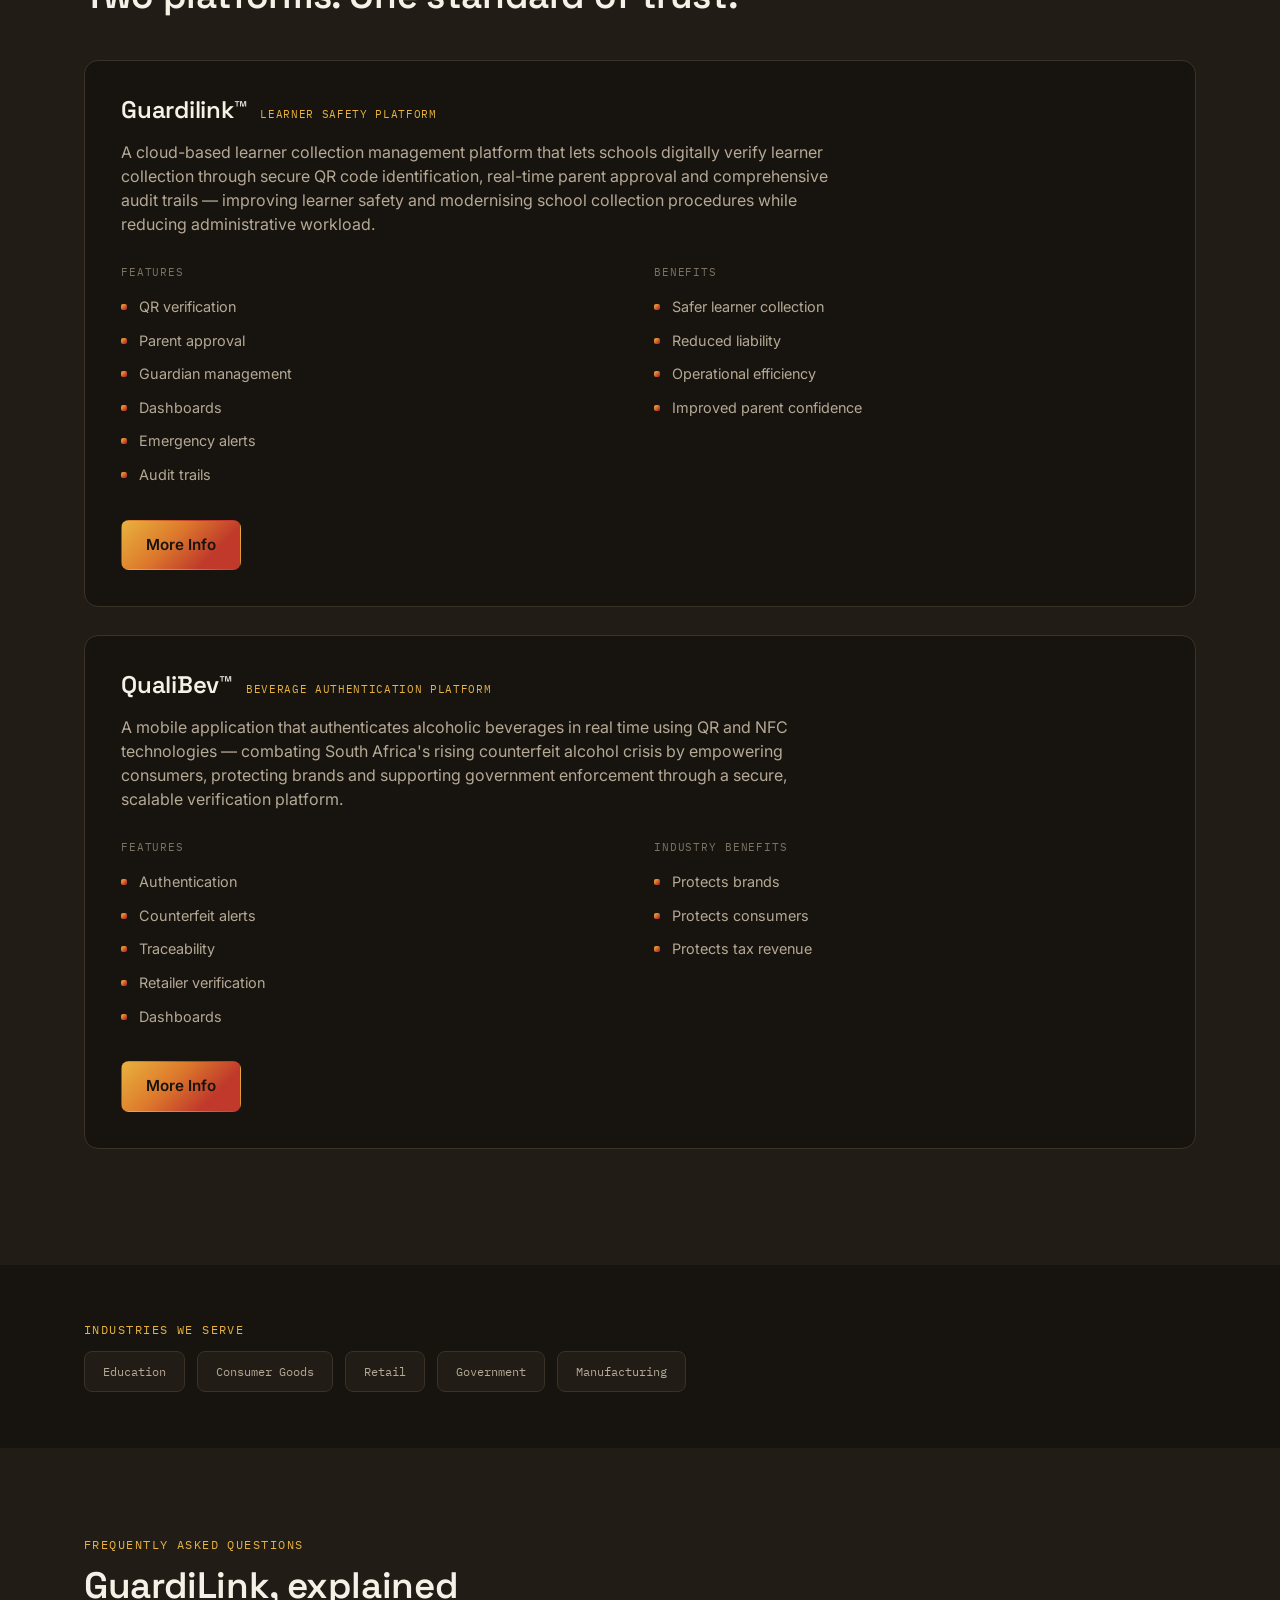
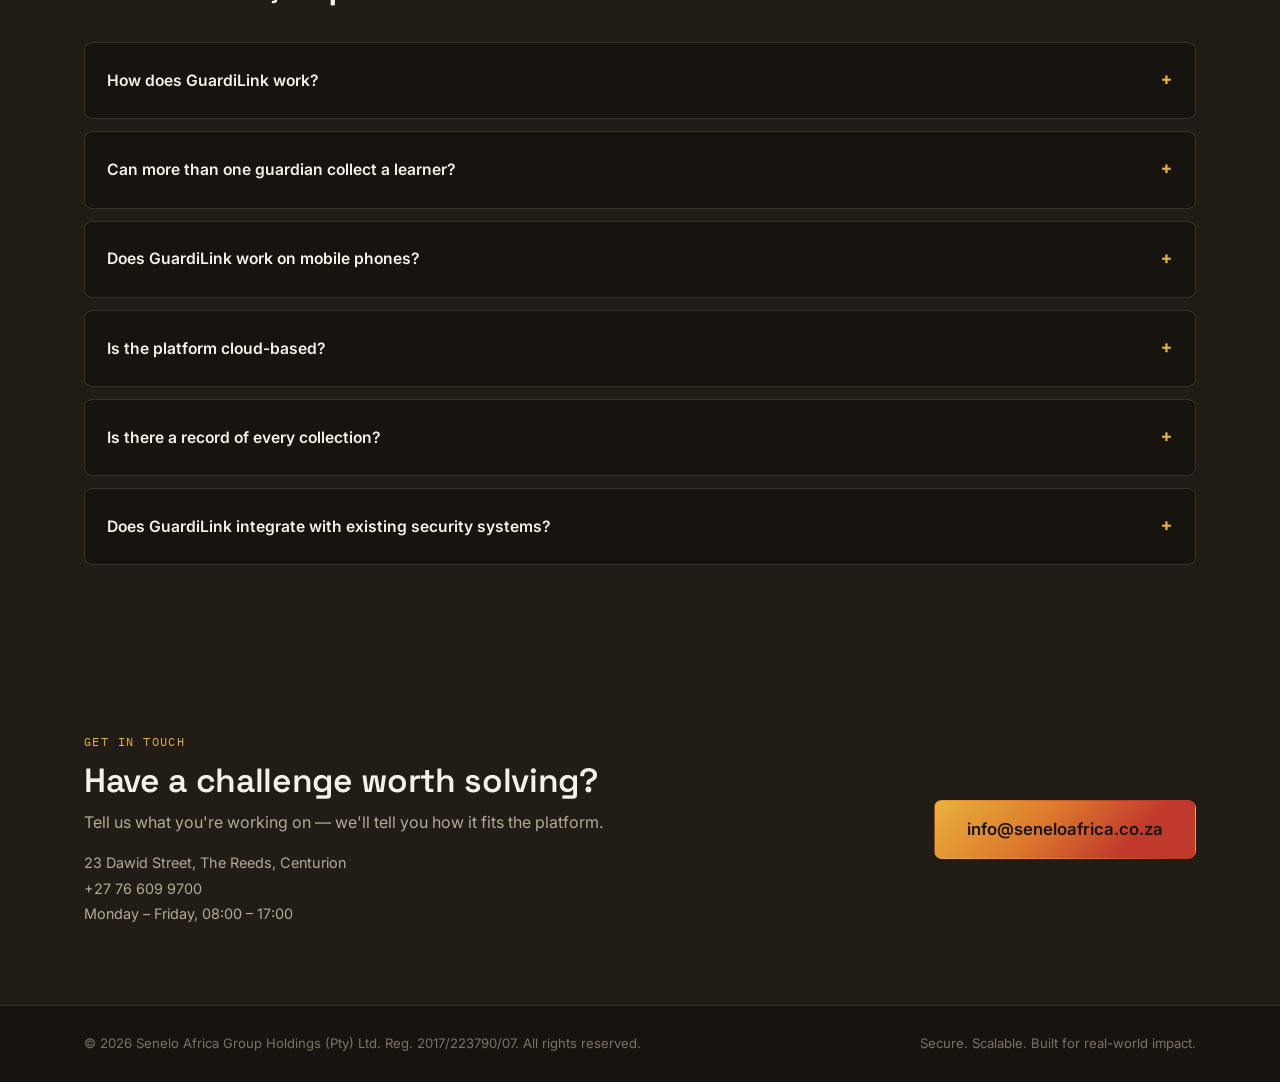
==== commit ea9a0c04: "pages" ====
--- a/files/index.html
+++ b/files/index.html
@@ -24,7 +24,7 @@
         <a href="#home">Home</a>
         <a href="#about">About</a>
         <a href="#solutions">Solutions</a>
-        <a href="#apps">Web Apps</a>
+        <a href="projects.html">Projects</a>
         <a href="#faq">FAQ</a>
         <a href="#contact">Contact</a>
       </nav>
@@ -53,13 +53,8 @@
         </div>
       </div>
 
-      <div class="hero-visual" aria-hidden="true">
-        <div class="facet-stack">
-          <div class="facet facet-1"></div>
-          <div class="facet facet-2"></div>
-          <div class="facet facet-3"></div>
-          <div class="facet facet-4"></div>
-        </div>
+      <div class="hero-visual">
+        <img src="assets/logo.png" alt="Senelo Africa Group Holdings" class="hero-logo" />
       </div>
     </div>
   </section>
@@ -102,10 +97,7 @@
       </p>
 
       <div class="stat-row">
-        <div class="stat">
-          <span class="stat-value" id="statApps">0</span>
-          <span class="stat-label">Web Apps Live</span>
-        </div>
+        
         <div class="stat">
           <span class="stat-value">100%</span>
           <span class="stat-label">Cloud-Based</span>
@@ -128,7 +120,7 @@
 
       <div class="solution-card">
         <div class="solution-head">
-          <h3>GuardianGate™</h3>
+          <h3>Guardilink™</h3>
           <span class="solution-tag">Learner Safety Platform</span>
         </div>
         <p class="solution-overview">
@@ -160,7 +152,7 @@
             </ul>
           </div>
         </div>
-        <a href="#contact" class="btn btn-primary">Request a personalised demonstration</a>
+        <a href="GuardiLink.html" class="btn btn-primary">More Info</a>
       </div>
 
       <div class="solution-card">
@@ -195,7 +187,7 @@
             </ul>
           </div>
         </div>
-        <a href="#contact" class="btn btn-primary">Become a technology or distribution partner</a>
+        <a href="qualibev.html" class="btn btn-primary">More Info</a>
       </div>
     </div>
   </section>
@@ -214,28 +206,18 @@
     </div>
   </section>
 
-  <!-- ===== WEB APPS ===== -->
-  <section class="apps" id="apps">
-    <div class="container">
-      <p class="eyebrow">The Platform</p>
-      <h2>Our Web Apps</h2>
-      <p class="apps-lede">Each application below is a standalone product, unified under Senelo's secure infrastructure. Live apps launch directly; apps still in development are shown for reference.</p>
-
-      <div class="app-grid" id="appGrid">
-        <!-- App cards are injected by js/main.js from the apps data array -->
-      </div>
-    </div>
-  </section>
+ 
+  
 
   <!-- ===== FAQ ===== -->
   <section class="faq" id="faq">
     <div class="container">
       <p class="eyebrow">Frequently Asked Questions</p>
-      <h2>GuardianGate, explained</h2>
+      <h2>GuardiLink, explained</h2>
 
       <div class="faq-list">
         <details class="faq-item">
-          <summary>How does GuardianGate work?</summary>
+          <summary>How does GuardiLink work?</summary>
           <p>Parents register authorised collectors. Security scans the learner QR code. The parent receives an approval request and approves or declines it. The learner is released, and a digital audit trail is automatically stored.</p>
         </details>
         <details class="faq-item">
@@ -243,19 +225,19 @@
           <p>Yes — parents can manage multiple authorised collectors.</p>
         </details>
         <details class="faq-item">
-          <summary>Does GuardianGate work on mobile phones?</summary>
+          <summary>Does GuardiLink work on mobile phones?</summary>
           <p>Yes — parents receive notifications and approve collections directly from their smartphones.</p>
         </details>
         <details class="faq-item">
           <summary>Is the platform cloud-based?</summary>
-          <p>Yes — GuardianGate operates securely in the cloud.</p>
+          <p>Yes — GuardiLink operates securely in the cloud.</p>
         </details>
         <details class="faq-item">
           <summary>Is there a record of every collection?</summary>
           <p>Yes — every collection is permanently recorded with date, time and authorised collector information.</p>
         </details>
         <details class="faq-item">
-          <summary>Does GuardianGate integrate with existing security systems?</summary>
+          <summary>Does GuardiLink integrate with existing security systems?</summary>
           <p>Yes — it complements access control, facial recognition, CCTV and visitor management systems.</p>
         </details>
       </div>
--- a/files/css/style.css
+++ b/files/css/style.css
@@ -220,32 +220,16 @@
   justify-content: center;
 }
 
-.facet-stack {
-  position: relative;
-  width: 320px;
-  height: 320px;
-}
-
-.facet {
-  position: absolute;
-  inset: 0;
-  margin: auto;
-  width: 190px;
-  height: 190px;
-  border-radius: 22px;
-  transform: rotate(45deg);
-  opacity: 0.92;
+.hero-logo {
+  width: 280px;
+  max-width: 70%;
+  filter: drop-shadow(0 20px 40px rgba(0, 0, 0, 0.45));
   animation: float 7s ease-in-out infinite;
 }
-
-.facet-1 { background: var(--color-gold);   transform: translate(-46px, -30px) rotate(45deg); animation-delay: 0s; }
-.facet-2 { background: var(--color-orange); transform: translate(-16px, -8px) rotate(45deg);  animation-delay: 0.6s; }
-.facet-3 { background: var(--color-olive);  transform: translate(14px, 16px) rotate(45deg);   animation-delay: 1.2s; }
-.facet-4 { background: var(--color-red);    transform: translate(44px, 40px) rotate(45deg);   animation-delay: 1.8s; opacity: 0.85; }
 
 @keyframes float {
   0%, 100% { translate: 0 0; }
-  50% { translate: 0 -10px; }
+  50% { translate: 0 -12px; }
 }
 
 /* =========================================================
@@ -287,9 +271,36 @@
 .apps-lede { color: var(--color-text-muted); max-width: 56ch; margin-bottom: 44px; }
 
 .app-grid {
+  display: flex;
+  flex-direction: column;
+  gap: 44px;
+}
+
+.app-group-head {
+  display: flex;
+  align-items: baseline;
+  gap: 12px;
+  flex-wrap: wrap;
+  margin-bottom: 18px;
+}
+
+.app-group-head h3 {
+  font-size: 1.2rem;
+  font-weight: 600;
+}
+
+.app-group-tag {
+  font-family: var(--font-mono);
+  font-size: 0.7rem;
+  letter-spacing: 0.06em;
+  text-transform: uppercase;
+  color: var(--color-gold);
+}
+
+.app-group-grid {
   display: grid;
-  grid-template-columns: repeat(auto-fill, minmax(280px, 1fr));
-  gap: 24px;
+  grid-template-columns: repeat(auto-fill, minmax(260px, 1fr));
+  gap: 20px;
 }
 
 .app-card {
@@ -318,7 +329,7 @@
 
 .app-icon-wrap { display: flex; align-items: center; justify-content: center; width: 42px; height: 42px; }
 
-.app-card h3 { font-size: 1.15rem; font-weight: 600; }
+.app-card h4 { font-size: 1.05rem; font-weight: 600; }
 
 .app-card p {
   color: var(--color-text-muted);
@@ -398,7 +409,7 @@
 @media (max-width: 860px) {
   .hero-inner { grid-template-columns: 1fr; }
   .hero-visual { order: -1; }
-  .facet-stack { width: 240px; height: 240px; margin: 0 auto; }
+  .hero-logo { width: 200px; margin: 0 auto; }
 
   .site-nav {
     position: absolute;
@@ -729,3 +740,118 @@
 }
 
 .info-value a { color: var(--color-gold); }
+
+/* =========================================================
+   PROJECTS OVERVIEW PAGE (projects.html)
+   ========================================================= */
+.back-link {
+  display: inline-block;
+  font-family: var(--font-mono);
+  font-size: 0.82rem;
+  color: var(--color-text-muted);
+  margin-bottom: 20px;
+  transition: color 0.2s ease;
+}
+
+.back-link:hover { color: var(--color-gold); }
+
+.project-overview { padding: 72px 0 96px; }
+
+.project-grid {
+  display: grid;
+  grid-template-columns: 1fr 1fr;
+  gap: 24px;
+}
+
+.project-card {
+  background: var(--color-surface);
+  border: 1px solid var(--color-border);
+  border-radius: var(--radius);
+  padding: 32px;
+  display: flex;
+  flex-direction: column;
+  gap: 14px;
+}
+
+.project-tag {
+  font-family: var(--font-mono);
+  font-size: 0.7rem;
+  letter-spacing: 0.06em;
+  text-transform: uppercase;
+  color: var(--color-gold);
+}
+
+.project-card h2 { font-size: 1.5rem; }
+
+.project-card p { color: var(--color-text-muted); flex-grow: 1; }
+
+.project-card .btn { align-self: flex-start; margin-top: 6px; }
+
+/* =========================================================
+   PROJECT DETAIL PAGES (guardiangate.html / qualibev.html)
+   ========================================================= */
+.project-detail { padding: 72px 0 96px; }
+
+.project-detail .detail-block { max-width: 760px; margin-bottom: 48px; }
+
+.project-detail .detail-cols {
+  display: grid;
+  grid-template-columns: 1fr 1fr;
+  gap: 40px;
+  max-width: 760px;
+  margin-bottom: 48px;
+}
+
+.project-detail .detail-cols .detail-block { margin-bottom: 0; }
+
+.detail-block h2 { font-size: 1.3rem; margin-bottom: 16px; }
+
+.detail-text { color: var(--color-text-muted); }
+
+.detail-list { list-style: none; }
+
+.detail-list li {
+  color: var(--color-text-muted);
+  font-size: 0.94rem;
+  padding: 7px 0;
+  padding-left: 18px;
+  position: relative;
+}
+
+.detail-list li::before {
+  content: '';
+  position: absolute;
+  left: 0;
+  top: 15px;
+  width: 6px;
+  height: 6px;
+  border-radius: 2px;
+  background: var(--gradient-facet);
+}
+
+.portal-row {
+  display: grid;
+  grid-template-columns: repeat(auto-fill, minmax(220px, 1fr));
+  gap: 20px;
+  max-width: 760px;
+}
+
+.portal-item {
+  background: var(--color-surface);
+  border: 1px solid var(--color-border);
+  border-radius: var(--radius-sm);
+  padding: 20px;
+}
+
+.portal-item h3 { font-size: 1rem; margin-bottom: 8px; }
+
+.portal-item p {
+  color: var(--color-text-muted);
+  font-size: 0.86rem;
+  margin-bottom: 10px;
+}
+
+@media (max-width: 700px) {
+  .project-grid { grid-template-columns: 1fr; }
+  .project-detail .detail-cols { grid-template-columns: 1fr; gap: 28px; }
+}
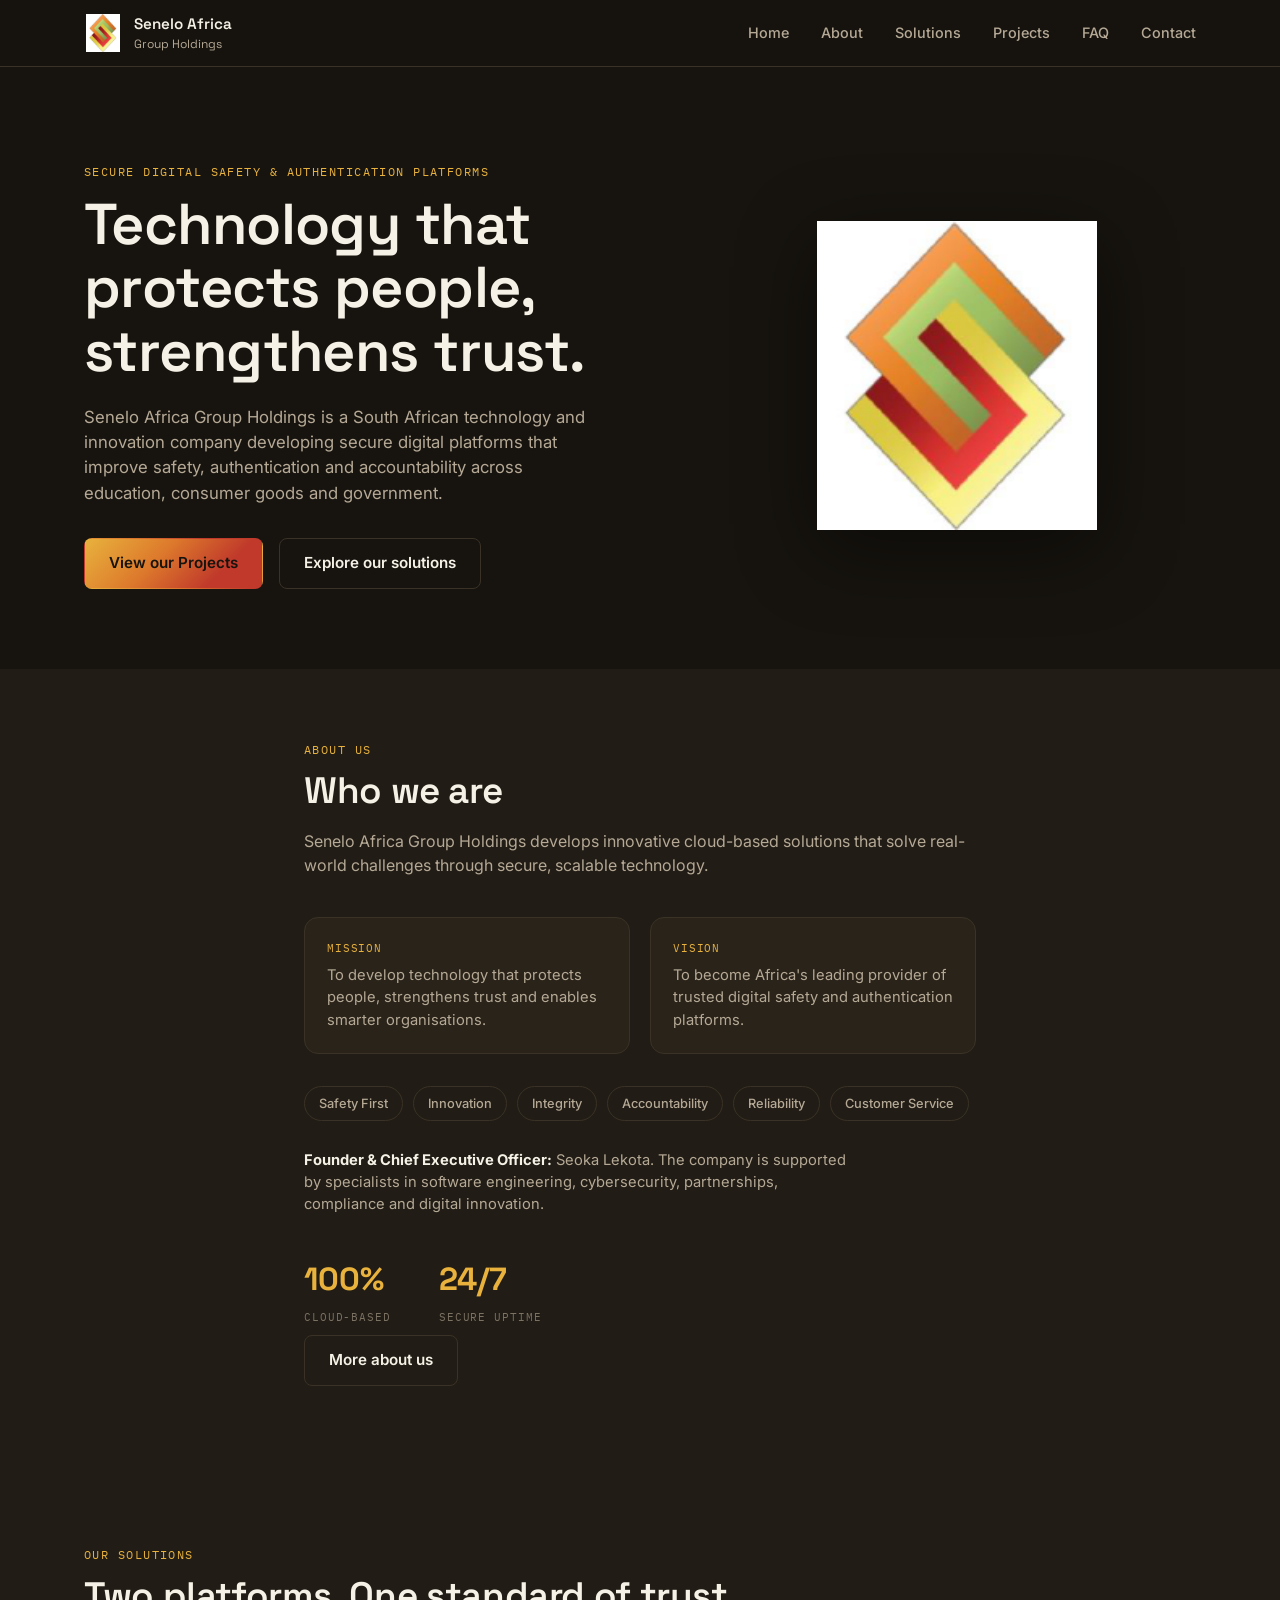
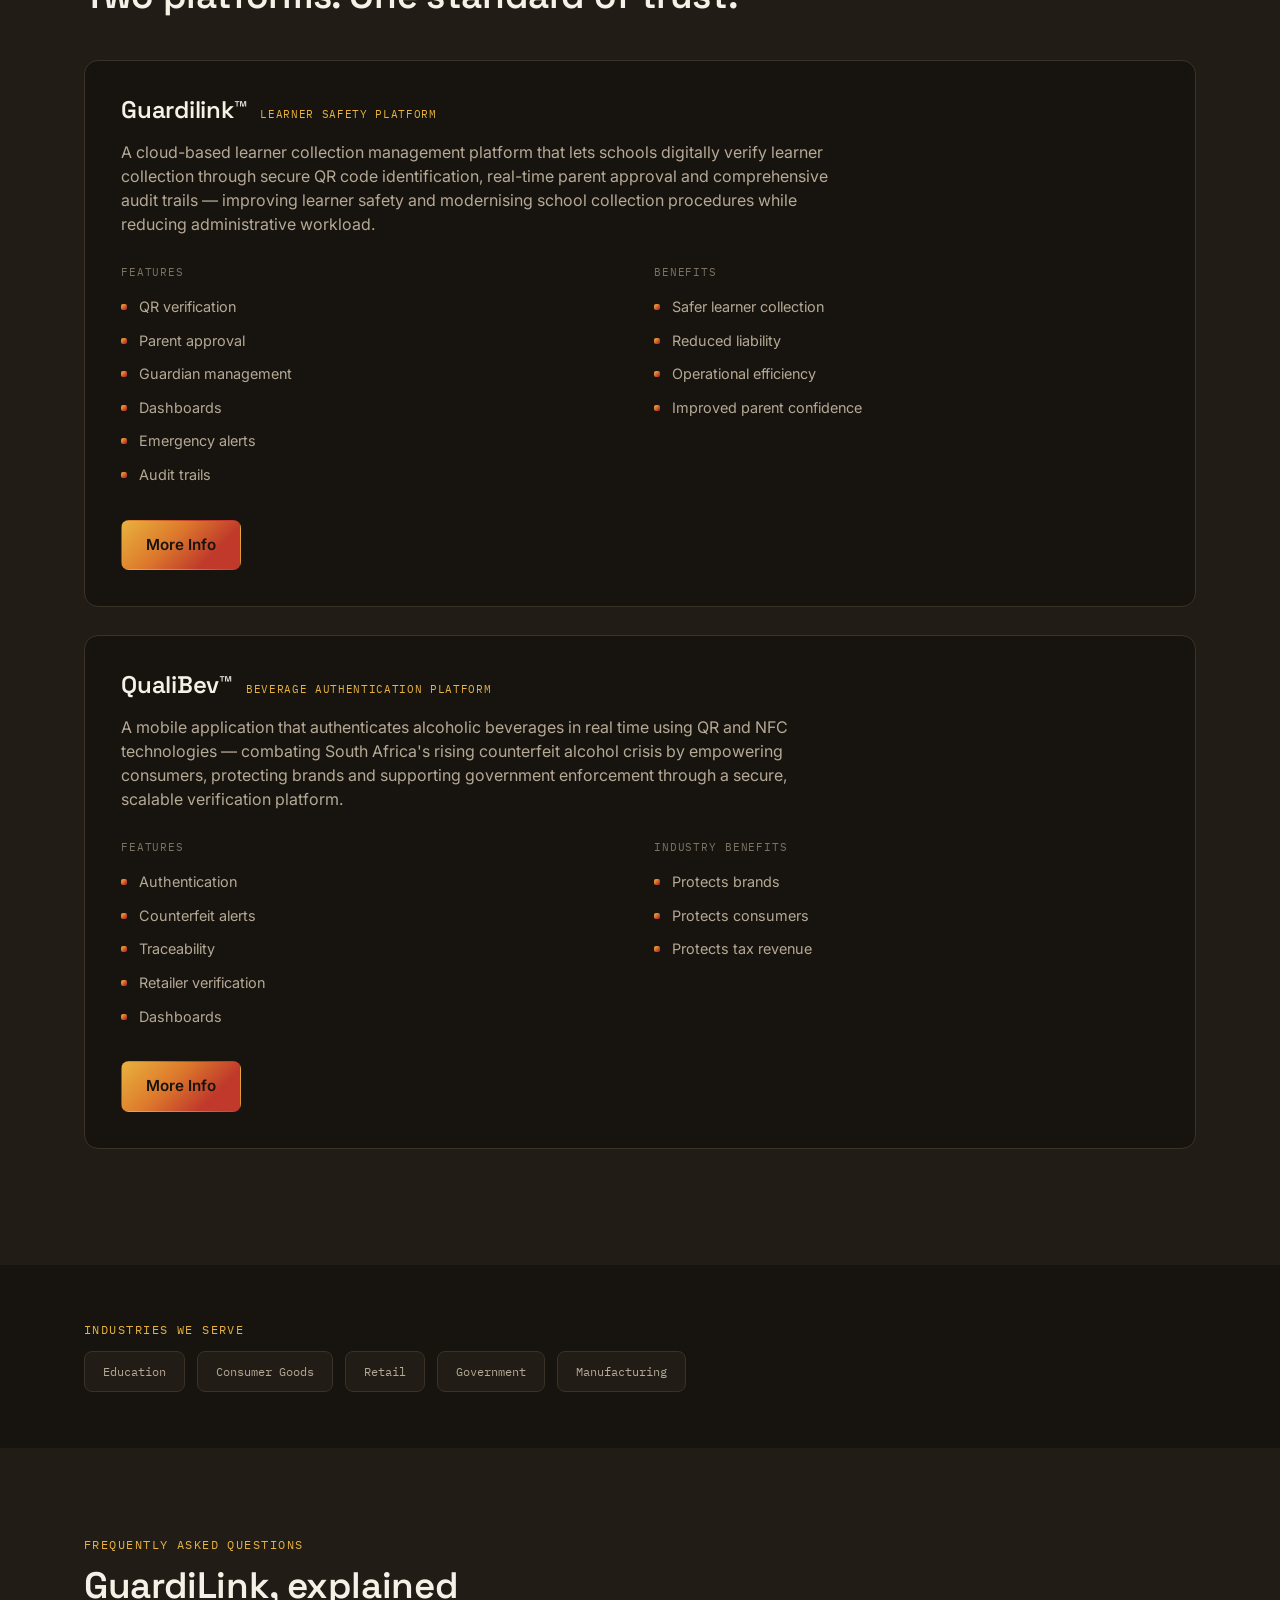
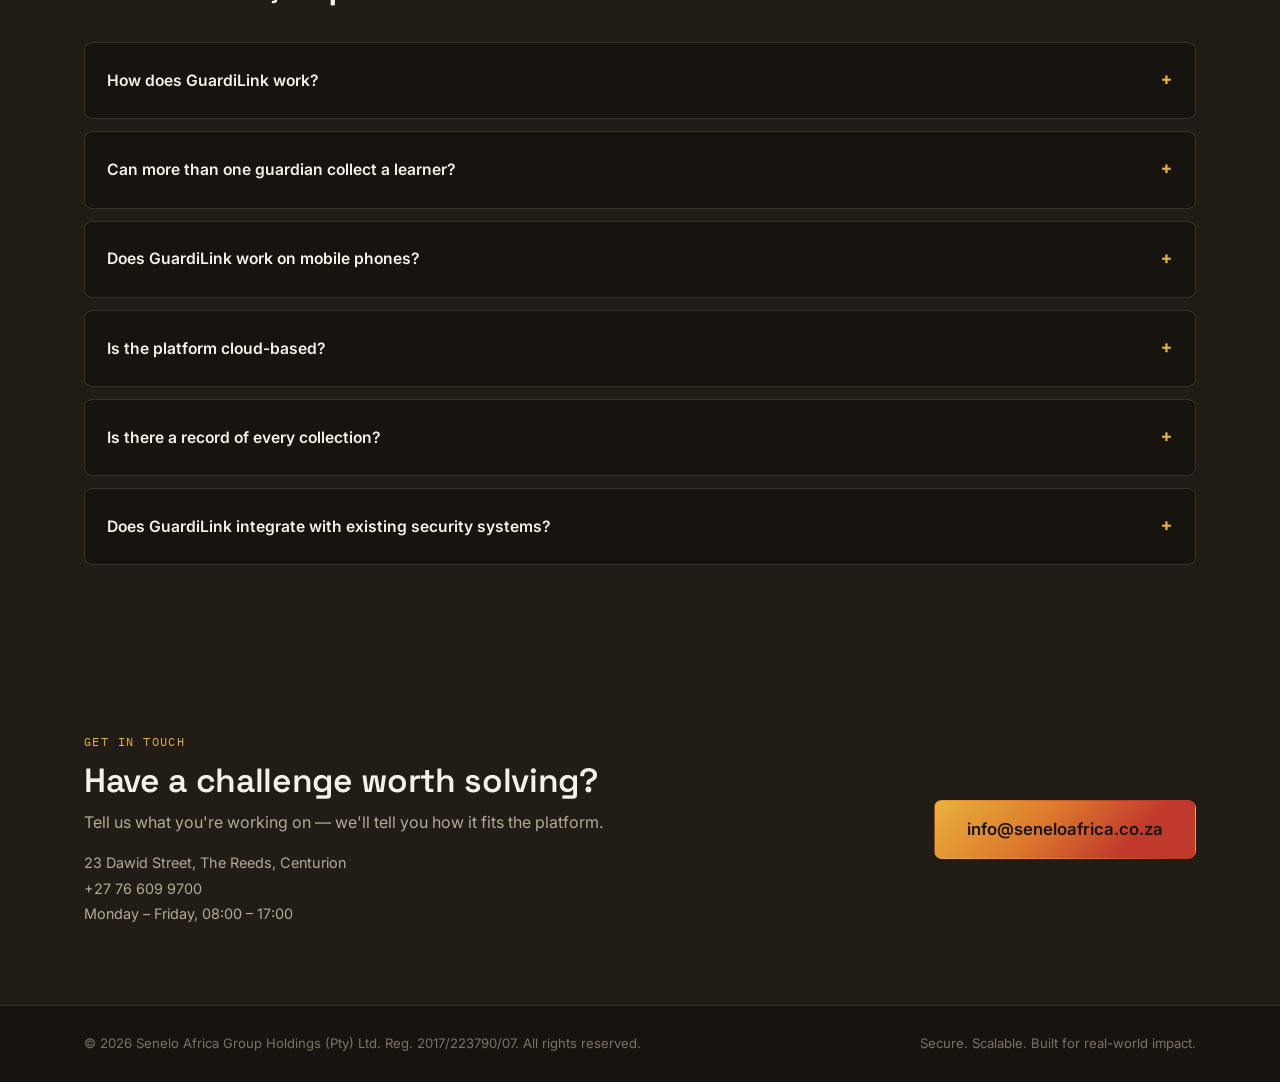
==== commit 96d25105: "more changes" ====
--- a/files/index.html
+++ b/files/index.html
@@ -48,7 +48,7 @@
           education, consumer goods and government.
         </p>
         <div class="hero-actions">
-          <a href="#apps" class="btn btn-primary">View our web apps</a>
+          <a href="projects.html" class="btn btn-primary">View our Projects</a>
           <a href="#solutions" class="btn btn-ghost">Explore our solutions</a>
         </div>
       </div>
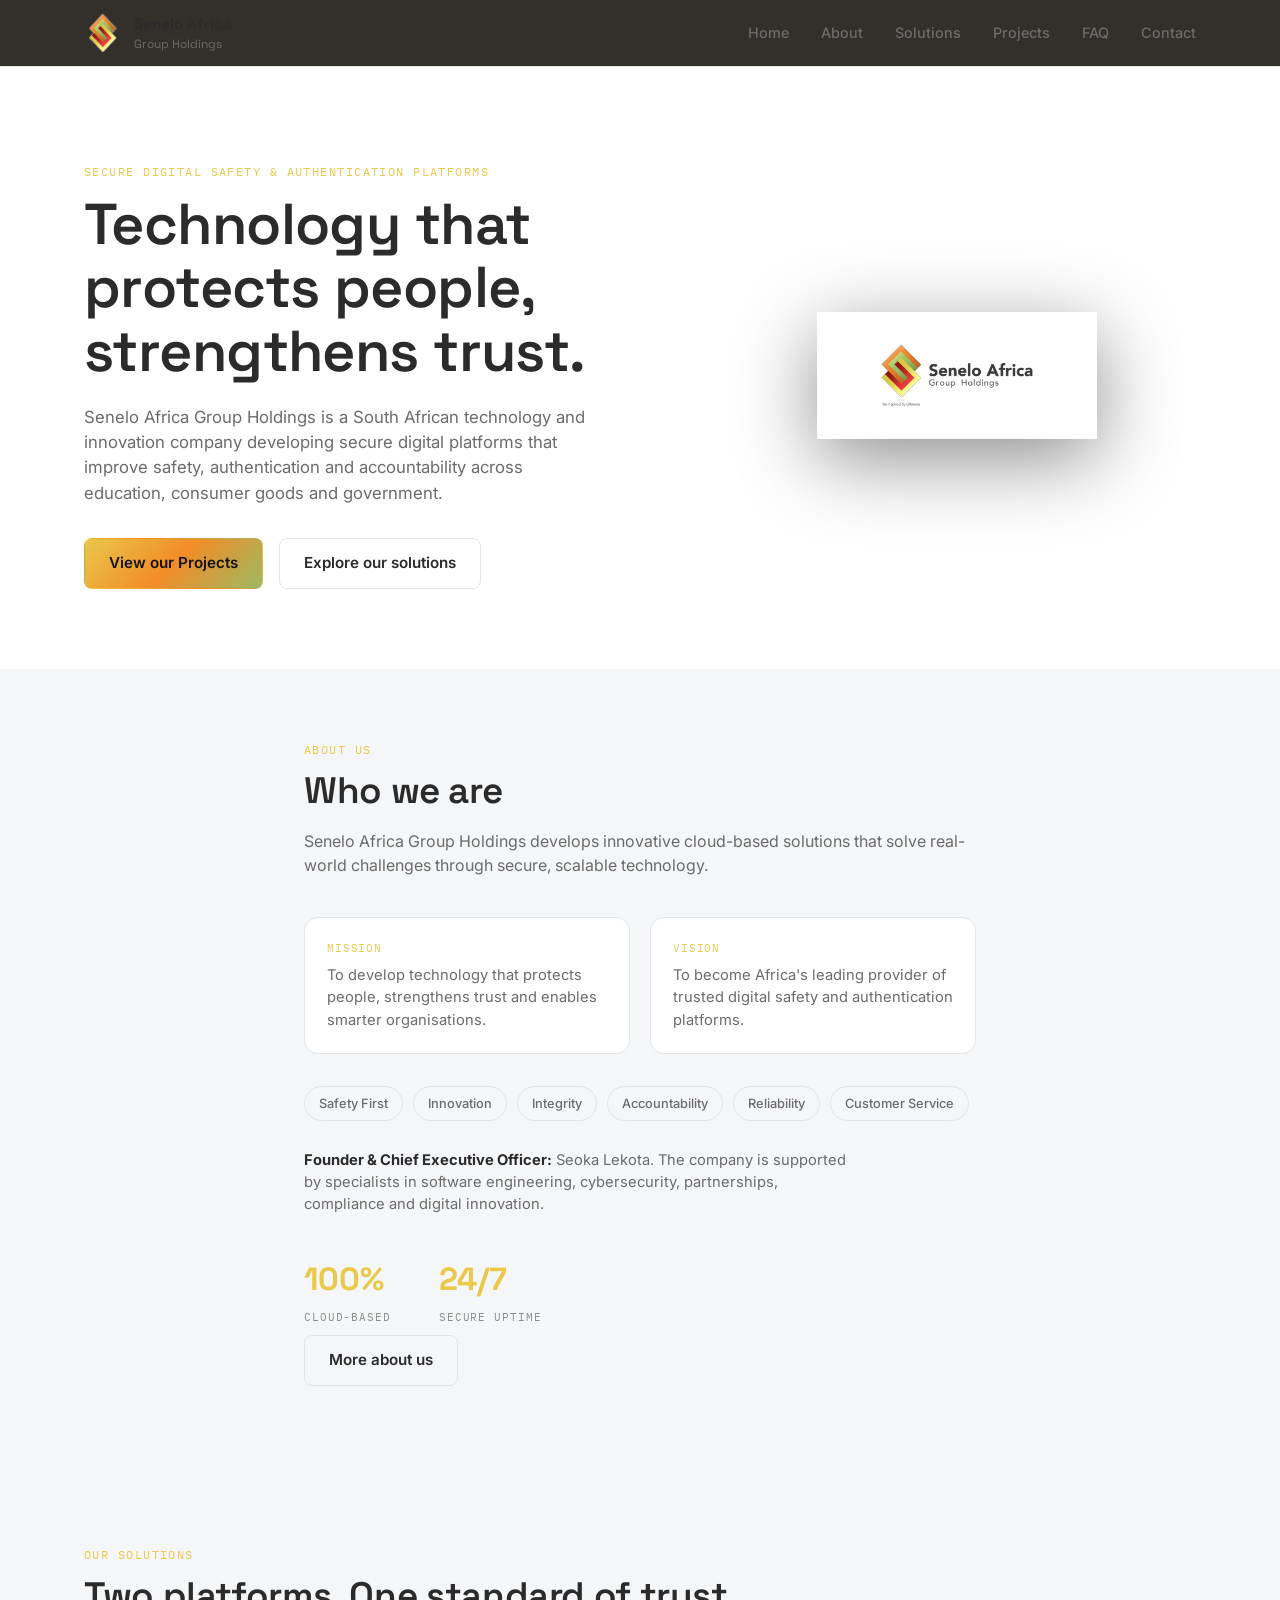
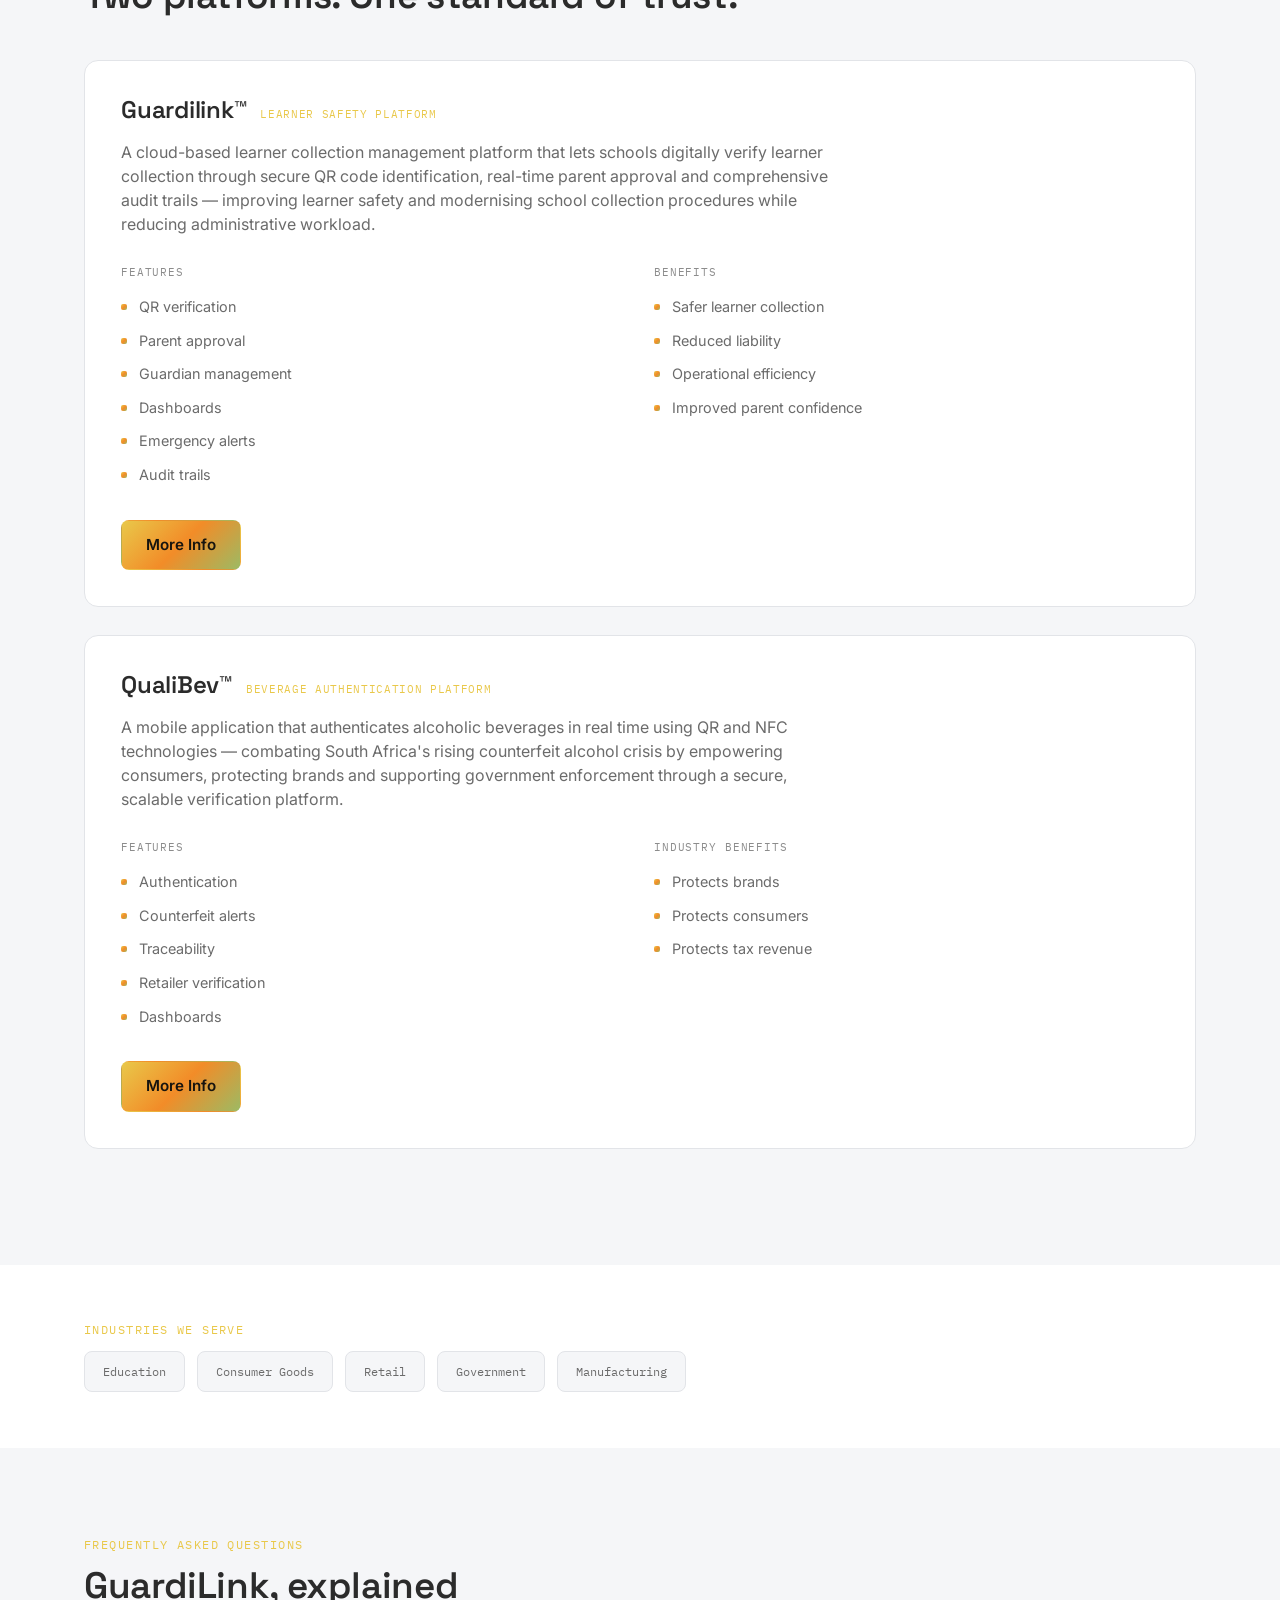
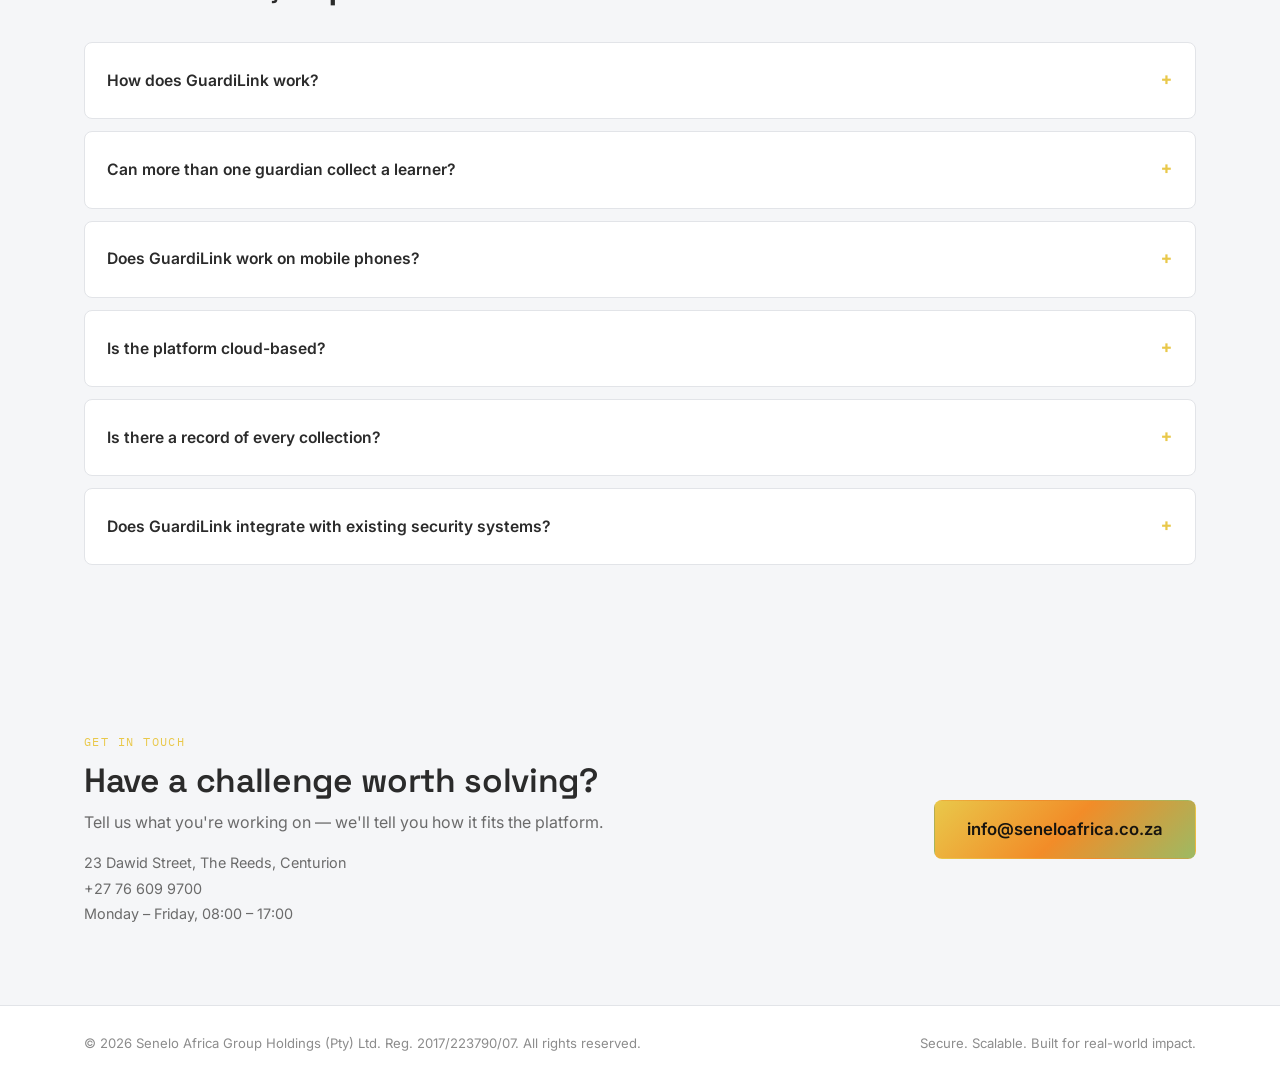
==== commit be68f2ff: "changes" ====
--- a/files/index.html
+++ b/files/index.html
@@ -53,9 +53,10 @@
         </div>
       </div>
 
-      <div class="hero-visual">
-        <img src="assets/logo.png" alt="Senelo Africa Group Holdings" class="hero-logo" />
-      </div>
+      <div class="hero-visual" id="heroVisual">
+  <div class="logo-glow"></div>
+  <img src="assets/HeroLogo.png" alt="Senelo Africa Group Holdings" class="hero-logo" id="heroLogo" />
+</div>
     </div>
   </section>
 
--- a/files/css/style.css
+++ b/files/css/style.css
@@ -2,22 +2,21 @@
    SENELO AFRICA GROUP HOLDINGS — DESIGN TOKENS
    ========================================================= */
 :root {
-  /* Color — pulled from the brand mark's layered diamond gradient */
-  --color-bg: #17140F;
-  --color-surface: #211C15;
-  --color-surface-2: #2A2319;
-  --color-border: #3A3226;
-
-  --color-orange: #DD7A2C;
-  --color-red: #C0392B;
-  --color-gold: #E8B23D;
-  --color-olive: #8A9A5B;
-
-  --color-text: #F5F1E6;
-  --color-text-muted: #B5A996;
-  --color-text-dim: #7C7264;
-
-  --gradient-facet: linear-gradient(135deg, var(--color-gold), var(--color-orange) 40%, var(--color-red) 75%);
+  /* Color — Senelo Africa palette */
+  --color-bg: #FFFFFF;
+  --color-surface: #F5F6F8;
+  --color-surface-2: #FFFFFF;
+  --color-border: #E2E4E8;
+
+  --color-orange: #F28C28;
+  --color-gold: #E9C84A;
+  --color-olive: #9DBA63;
+
+  --color-text: #2B2B2B;
+  --color-text-muted: #6B6B6B;
+  --color-text-dim: #8C8C8C;
+
+  --gradient-facet: linear-gradient(135deg, var(--color-gold), var(--color-orange) 50%, var(--color-olive) 100%);
 
   /* Type */
   --font-display: 'Space Grotesk', sans-serif;
@@ -220,11 +219,40 @@
   justify-content: center;
 }
 
+.hero-visual {
+  display: flex;
+  align-items: center;
+  justify-content: center;
+  position: relative;
+  perspective: 900px;
+}
+
+.logo-glow {
+  position: absolute;
+  width: 340px;
+  height: 340px;
+  border-radius: 50%;
+  background: radial-gradient(circle, var(--color-orange) 0%, var(--color-red) 35%, transparent 70%);
+  filter: blur(60px);
+  opacity: 0.35;
+  animation: pulse-glow 5s ease-in-out infinite;
+  pointer-events: none;
+}
+
+@keyframes pulse-glow {
+  0%, 100% { opacity: 0.25; transform: scale(0.95); }
+  50% { opacity: 0.45; transform: scale(1.08); }
+}
+
 .hero-logo {
   width: 280px;
   max-width: 70%;
   filter: drop-shadow(0 20px 40px rgba(0, 0, 0, 0.45));
   animation: float 7s ease-in-out infinite;
+  transform-style: preserve-3d;
+  transition: transform 0.15s ease-out;
+  position: relative;
+  will-change: transform;
 }
 
 @keyframes float {
